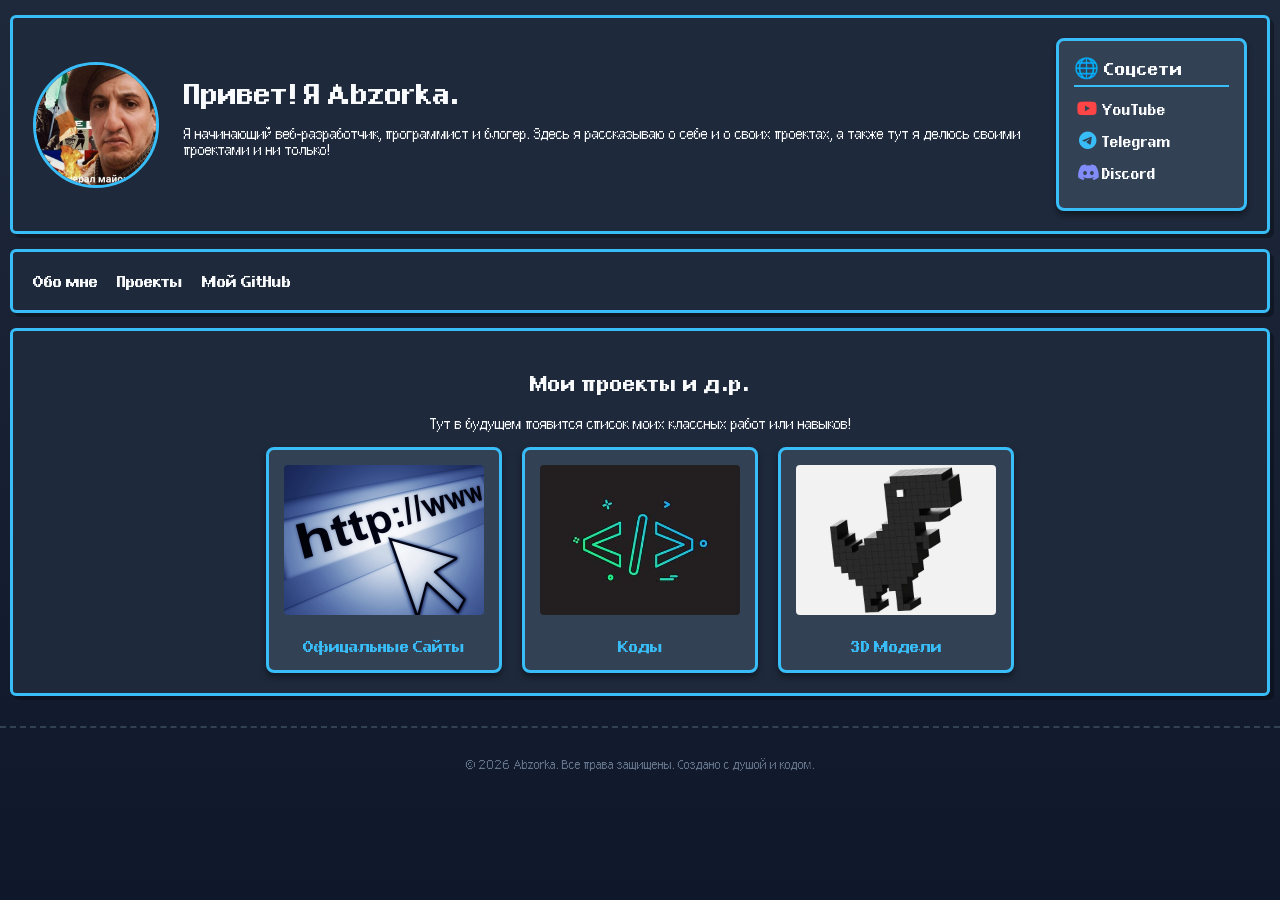
==== index.html @ 7a983104 "Add files via upload" ====
<!DOCTYPE html>
<html lang="ru">
<head>
  <meta charset="UTF-8">
  <meta name="google-site-verification" content="osB6-51xykX8p5pw3NpB4TJdDRH3TSYYNqtA21yycYI" />
  <meta name="viewport" content="width=device-width, initial-scale=1.0">
  <title>AbzoRka - Офицальный сайт</title>
  <link rel="stylesheet" href="style.css">
  <link rel="stylesheet" href="https://cdnjs.cloudflare.com/ajax/libs/font-awesome/6.5.1/css/all.min.css">
  <meta name="description" content="Личный сайт AbzoRka. Здесь вы найдете мои проекты, другие офицальные сайты, мои коды и 3D модели">
  <link rel="icon" type="image/png" href="favicon.png">
</head>
<body>

  <header id="about">
    <img src="avatar.jpg" alt="Аватарка" class="avatar">

    <div class="header-text">
      <h1>Привет! Я Abzorka.</h1>
      <p>Я начинающий веб-разработчик, программист и блогер. Здесь я рассказываю о себе и о своих проектах, а также тут я делюсь своими проектами и ни только!</p>
    </div>

    <div class="contacts-card">
      <h3 class="card-title">🌐 Соцсети</h3>
      <ul class="contacts-list">
        <li><a href="https://www.youtube.com/@abzorka_gellori" target="_blank"><i class="fa-brands fa-youtube icon-yt"></i> YouTube</a></li>
        <li><a href="https://t.me/Durka_AbzoRka_DC" target="_blank"><i class="fa-brands fa-telegram icon-tg"></i> Telegram</a></li>
        <li><a href="https://discord.gg/rHU9wzR6" target="_blank"><i class="fa-brands fa-discord icon-ds"></i> Discord</a></li>
      </ul>
    </div>
  </header>

  <nav>
    <a href="#about">Обо мне</a>
    <a href="#projects">Проекты</a>
    <a href="https://github.com/AbzoRka">Мой GitHub</a>
  </nav>

  <section id="projects">
    <h2 class="section-title">Мои проекты и д.р.</h2>
    <p class="section-subtitle">Тут в будущем появится список моих классных работ или навыков!</p>
    <div class="projects-grid">
      <div class="project-card">
        <img src="site.jpg" alt="Site">
        <a href="site.html" class="project-link">Офицальные Сайты</a>
      </div>

      <div class="project-card">
        <img src="code.jpg" alt="Коды">
        <a href="code.html" class="project-link">Коды</a>
      </div>

      <div class="project-card">
        <img src="3d.jpg" alt="3D">
        <a href="" class="project-link">3D Модели</a>
      </div>
      
    </div>
  </section>

    <!-- JS -->
   <script src="scriptIndex.js"></script>

   <footer>
    <p>© 2026 Abzorka. Все права защищены. Создано с душой и кодом.</p>
   </footer>
</body>
</html>
---- style.css ----
/* Пиксельный Текст */
@font-face {
    font-family: 'Epilepsy Sans';
    src: url('EpilepsySans.ttf');
    font-weight: normal;
    font-style: normal;
}

@font-face {
    font-family: 'Epilepsy Sans';
    src: url('EpilepsySansBold.ttf');
    font-weight: bold;
    font-style: normal;
}

html {
    scroll-behavior: smooth;
}

/* Приятный глубокий задний фон, не напрягающий глаза */
body {
    font-family: 'Epilepsy Sans', sans-serif;
    margin: 0;
    padding: 0;
    background: linear-gradient(180deg, #1e293b 0%, #0f172a 100%);
    background-attachment: fixed;
    color: #f8fafc;
}

/* Основные блоки теперь мягкого темно-серого цвета */
header, nav, section {
    padding: 20px;
    margin: 15px 10px;
    border-radius: 6px;
    background-color: #1e293b;
    border: 3px solid #38bdf8; /* Акцентная неоново-голубая рамка в пиксельном стиле */
    box-shadow: 4px 4px 0px rgba(0, 0, 0, 0.3);
}

nav a {
    margin-right: 15px;
    text-decoration: none;
    color: #f8fafc;
    font-weight: bold;
    font-size: 18px;
    position: relative;
    padding-bottom: 2px;
}

nav a::after {
    content: '';
    position: absolute;
    width: 100%;
    height: 3px;
    bottom: 0;
    left: 0;
    background-color: #38bdf8;
    transform: scaleX(0);
    transform-origin: bottom left;
    transition: transform 0.3s ease;
}

nav a:hover {
    color: #38bdf8;
}

nav a:hover::after {
    transform: scaleX(1);
}

/* СЕКЦИЯ ПРОЕКТОВ (Центрирование добавлено сюда) */
#projects {
    text-align: center;
}

.projects-grid {
    display: flex;
    gap: 20px;
    flex-wrap: wrap;
    justify-content: center; /* Карточки строго по центру */
}

.project-card {
    background-color: #334155;
    border: 3px solid #38bdf8;
    padding: 15px;
    text-align: center;
    width: 200px;
    border-radius: 8px;
    box-shadow: 0 4px 6px rgba(0, 0, 0, 0.4);
    transition: transform 0.3s ease, box-shadow 0.3s ease;
}

.project-card img {
    width: 100%;
    height: 150px;
    object-fit: cover;
    border-radius: 4px;
    margin-bottom: 10px;
}

.project-card:hover {
    transform: translateY(-5px);
    border-color: #7dd3fc;
    box-shadow: 0 0 15px rgba(56, 189, 248, 0.4); /* Подсветка при наведении */
}

.project-card:active {
    transform: translateY(2px);
}

.project-link {
    display: block;
    margin-top: 10px;
    font-weight: bold;
    font-size: 18px;
    text-decoration: none;
    color: #38bdf8;
    transition: color 0.3s ease;
}

.project-link:hover {
    color: #7dd3fc;
    text-decoration: underline;
}

/* Аватар */
header {
    display: flex;
    align-items: center;
    gap: 25px;
}

.avatar {
    display: block;
    height: 120px;
    object-fit: cover;
    border: 3px solid #38bdf8;
    border-radius: 50%;
    transition: transform 3s ease;
}

.avatar:hover {
    transform: rotate(360deg);
}

.header-text h1 {
    margin-top: 0;
    margin-bottom: 10px;
}

/* Бейджик с контактами */
.contacts-card {
    background-color: #334155;
    border: 3px solid #38bdf8;
    padding: 15px;
    width: 180px;
    border-radius: 8px;
    box-shadow: 0 4px 6px rgba(0, 0, 0, 0.4);
}

.contacts-card h3 {
    margin-top: 0;
    margin-bottom: 10px;
    font-size: 20px;
    border-bottom: 2px solid #38bdf8;
    color: #f8fafc;
    padding-bottom: 5px;
}

.contacts-list {
    list-style: none;
    padding: 0;
    margin: 0;
}

.contacts-list li {
    margin-bottom: 8px;
}

.contacts-list a {
    display: flex;
    align-items: center;
    justify-content: flex-start;
    text-decoration: none;
    color: #f8fafc;
    font-weight: bold;
    font-size: 16px;
    padding: 3px;
    transition: color 0.3s ease, background-color 0.3s ease, transform 0.2s ease;
    border-radius: 4px;
}

.contacts-list a:hover {
    color: #38bdf8;
    background-color: #475569;
    transform: translateX(5px);
}

.contacts-list i {
    margin-right: 5px;
    font-size: 18px;
    width: 20px;
    text-align: center;
}

/* Цвет иконок */
.icon-yt { color: #ff4545; } /* Ютуб */
.icon-tg { color: #38bdf8; } /* Телеграмм */
.icon-ds { color: #818cf8; } /* Дискорд*/

header, section {
        scroll-margin-top: 20px; /* Делает аккуратный отступ сверху при переходе по ссылкам меню */
}

footer {
    text-align: center;
    padding: 15px;
    margin-top: 30px;
    font-size: 14px;
    color: #64748b;
    border-top: 2px dashed #334155; /* Пунктирная линия */
}

.card-title {
    display: flex;
    align-items: center;
    gap: 8px;
    color: #fff;
}

/* плавное появление */

@keyframes slideDown {
  0% {
    opacity: 0;
    transform: translateY(-40px);
  }
  100% {
    opacity: 1;
    transform: translateY(0);
  }
}

body {
  animation: slideDown 0.8s ease-out forwards;
}
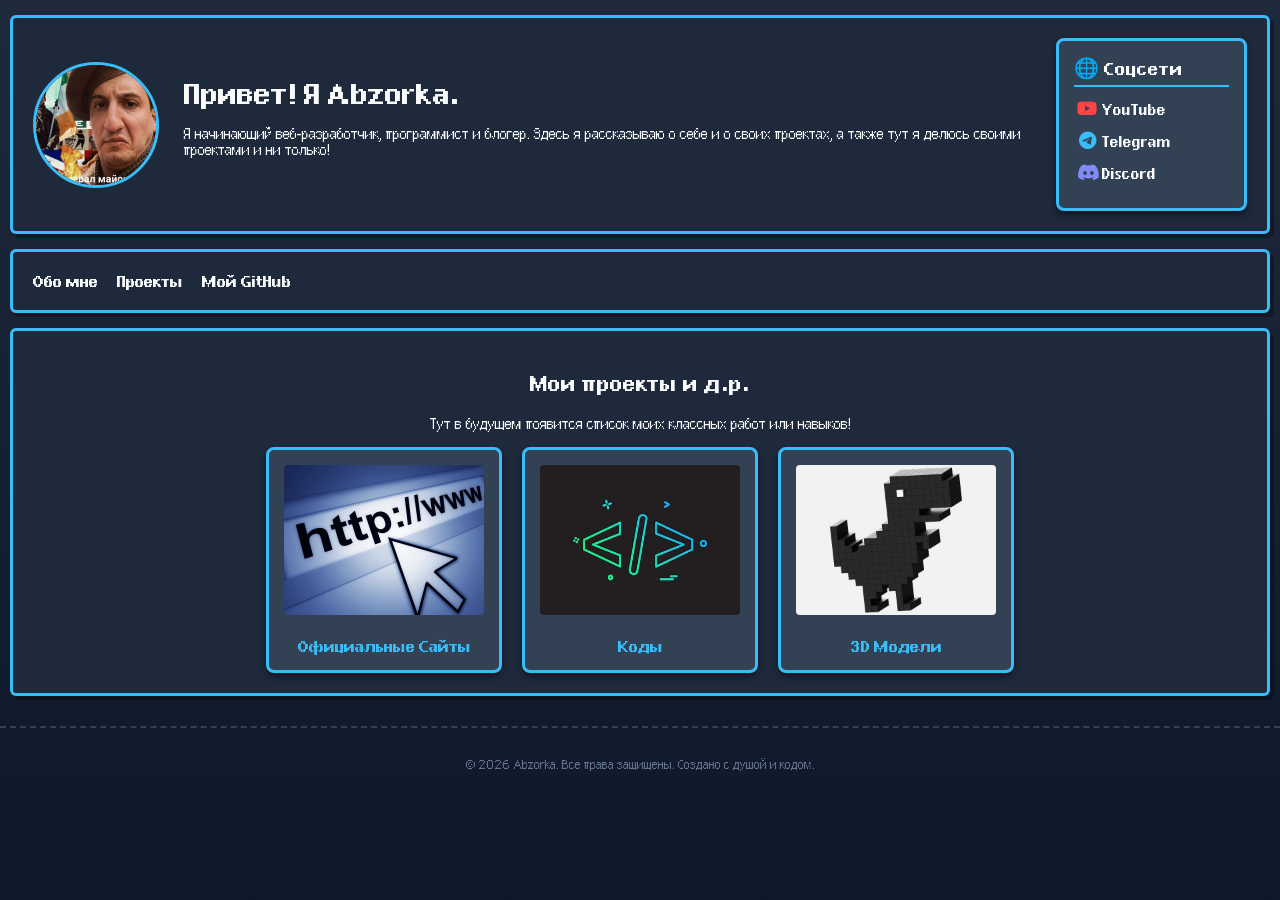
==== commit 45c4dc78: "Add files via upload" ====
--- a/index.html
+++ b/index.html
@@ -4,10 +4,10 @@
   <meta charset="UTF-8">
   <meta name="google-site-verification" content="osB6-51xykX8p5pw3NpB4TJdDRH3TSYYNqtA21yycYI" />
   <meta name="viewport" content="width=device-width, initial-scale=1.0">
-  <title>AbzoRka - Офицальный сайт</title>
+  <title>AbzoRka - Официальный сайт</title>
   <link rel="stylesheet" href="style.css">
   <link rel="stylesheet" href="https://cdnjs.cloudflare.com/ajax/libs/font-awesome/6.5.1/css/all.min.css">
-  <meta name="description" content="Личный сайт AbzoRka. Здесь вы найдете мои проекты, другие офицальные сайты, мои коды и 3D модели">
+  <meta name="description" content="Личный сайт AbzoRka. Здесь вы найдете мои проекты, другие официальные сайты, мои коды и 3D модели">
   <link rel="icon" type="image/png" href="favicon.png">
 </head>
 <body>
@@ -42,7 +42,7 @@
     <div class="projects-grid">
       <div class="project-card">
         <img src="site.jpg" alt="Site">
-        <a href="site.html" class="project-link">Офицальные Сайты</a>
+        <a href="site.html" class="project-link">Официальные Сайты</a>
       </div>
 
       <div class="project-card">
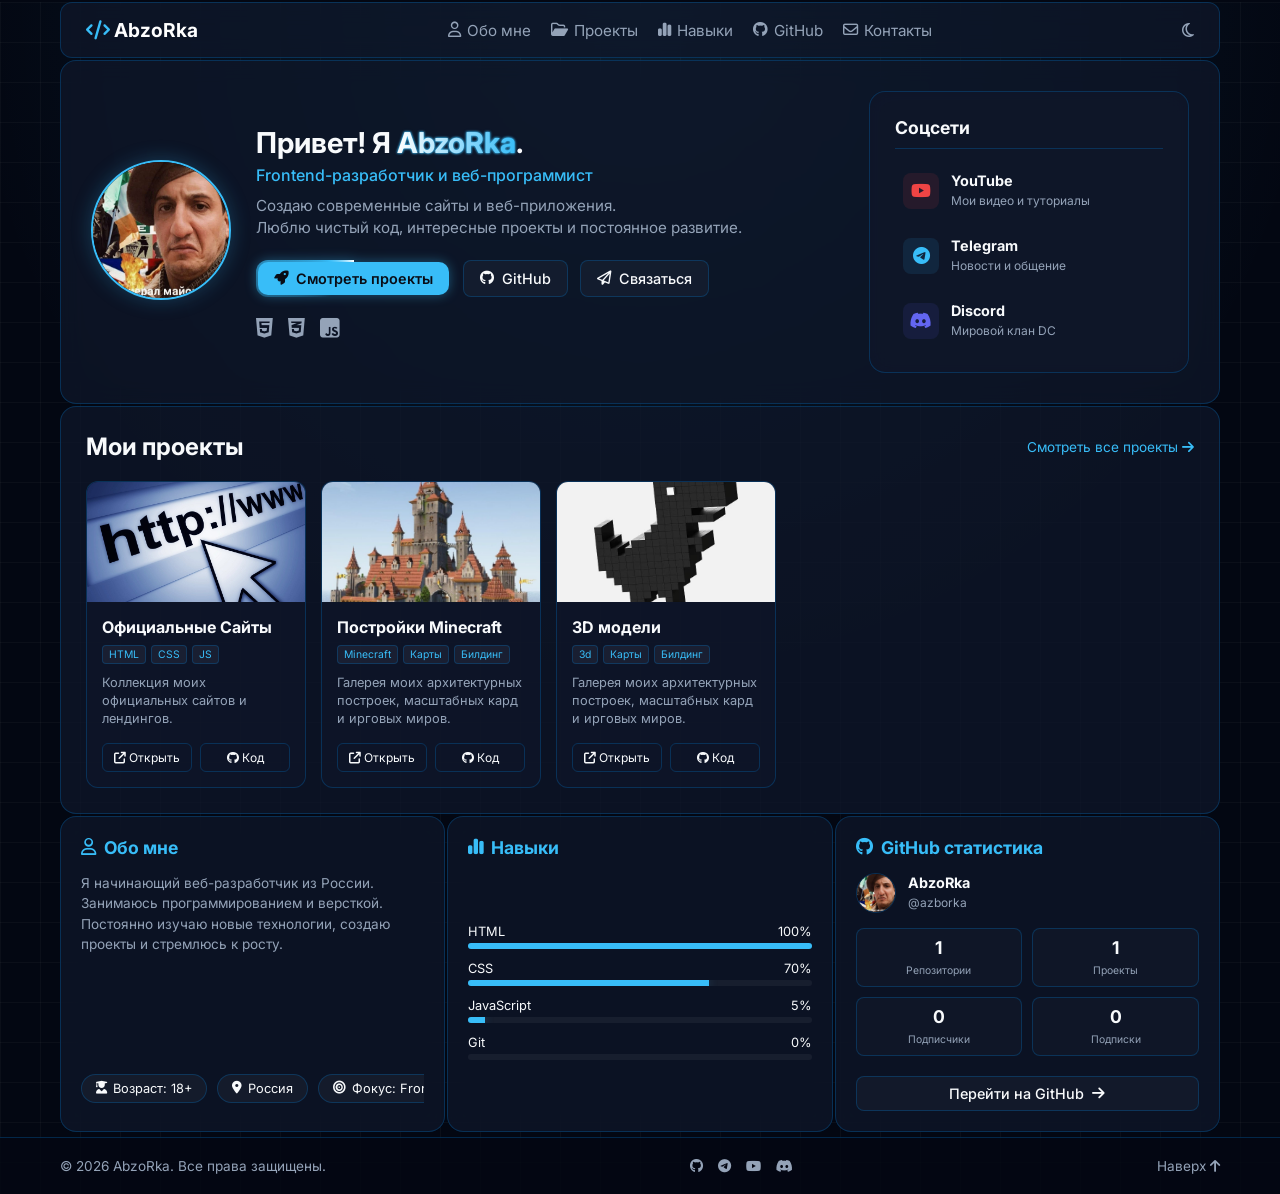
==== commit 56ed31c4: "Add files via upload" ====
--- a/index.html
+++ b/index.html
@@ -1,68 +1,257 @@
-<!DOCTYPE html>
-<html lang="ru">
-<head>
-  <meta charset="UTF-8">
-  <meta name="google-site-verification" content="osB6-51xykX8p5pw3NpB4TJdDRH3TSYYNqtA21yycYI" />
-  <meta name="viewport" content="width=device-width, initial-scale=1.0">
-  <title>AbzoRka - Официальный сайт</title>
-  <link rel="stylesheet" href="style.css">
-  <link rel="stylesheet" href="https://cdnjs.cloudflare.com/ajax/libs/font-awesome/6.5.1/css/all.min.css">
-  <meta name="description" content="Личный сайт AbzoRka. Здесь вы найдете мои проекты, другие официальные сайты, мои коды и 3D модели">
-  <link rel="icon" type="image/png" href="favicon.png">
-</head>
-<body>
-
-  <header id="about">
-    <img src="avatar.jpg" alt="Аватарка" class="avatar">
-
-    <div class="header-text">
-      <h1>Привет! Я Abzorka.</h1>
-      <p>Я начинающий веб-разработчик, программист и блогер. Здесь я рассказываю о себе и о своих проектах, а также тут я делюсь своими проектами и ни только!</p>
-    </div>
-
-    <div class="contacts-card">
-      <h3 class="card-title">🌐 Соцсети</h3>
-      <ul class="contacts-list">
-        <li><a href="https://www.youtube.com/@abzorka_gellori" target="_blank"><i class="fa-brands fa-youtube icon-yt"></i> YouTube</a></li>
-        <li><a href="https://t.me/Durka_AbzoRka_DC" target="_blank"><i class="fa-brands fa-telegram icon-tg"></i> Telegram</a></li>
-        <li><a href="https://discord.gg/rHU9wzR6" target="_blank"><i class="fa-brands fa-discord icon-ds"></i> Discord</a></li>
-      </ul>
-    </div>
-  </header>
-
-  <nav>
-    <a href="#about">Обо мне</a>
-    <a href="#projects">Проекты</a>
-    <a href="https://github.com/AbzoRka">Мой GitHub</a>
-  </nav>
-
-  <section id="projects">
-    <h2 class="section-title">Мои проекты и д.р.</h2>
-    <p class="section-subtitle">Тут в будущем появится список моих классных работ или навыков!</p>
-    <div class="projects-grid">
-      <div class="project-card">
-        <img src="site.jpg" alt="Site">
-        <a href="site.html" class="project-link">Официальные Сайты</a>
-      </div>
-
-      <div class="project-card">
-        <img src="code.jpg" alt="Коды">
-        <a href="code.html" class="project-link">Коды</a>
-      </div>
-
-      <div class="project-card">
-        <img src="3d.jpg" alt="3D">
-        <a href="" class="project-link">3D Модели</a>
-      </div>
-      
-    </div>
-  </section>
-
-    <!-- JS -->
-   <script src="scriptIndex.js"></script>
-
-   <footer>
-    <p>© 2026 Abzorka. Все права защищены. Создано с душой и кодом.</p>
-   </footer>
-</body>
-</html>
+<!DOCTYPE html>
+<html lang="ru">
+<head>
+  <meta charset="UTF-8">
+  <meta name="viewport" content="width=device-width, initial-scale=1.0">
+  <title>AbzoRka - Официальный сайт</title>
+  <link rel="stylesheet" href="style.css">
+  <!-- Иконки FontAwesome -->
+  <link rel="stylesheet" href="https://cdnjs.cloudflare.com/ajax/libs/font-awesome/6.5.1/css/all.min.css" />
+  <!-- Шрифт Inter для чистого вида -->
+  <link href="https://fonts.googleapis.com/css2?family=Inter:wght@300;400;500;600;700&display=swap" rel="stylesheet">
+  <!-- Иконка сайта -->
+  <link rel="icon" type="image/png" href="favicon.png">
+</head>
+<body>
+
+  <!-- Навигация -->
+  <nav class="navbar">
+    <div class="logo">
+      <i class="fa-solid fa-code"></i> AbzoRka
+    </div>
+    <div class="nav-links">
+      <a href="#about"><i class="fa-regular fa-user"></i> Обо мне</a>
+      <a href="#projects"><i class="fa-regular fa-folder-open"></i> Проекты</a>
+      <a href="#skills"><i class="fa-solid fa-chart-simple"></i> Навыки</a>
+      <a href="https://github.com/AbzoRka" target="_blank"><i class="fa-brands fa-github"></i> GitHub</a>
+      <a href="#contacts"><i class="fa-regular fa-envelope"></i> Контакты</a>
+    </div>
+    <div class="theme-toggle">
+      <i class="fa-regular fa-moon not-ready"></i>
+    </div>
+  </nav>
+
+  <div class="main-container">
+
+    <!-- Шапка / Hero -->
+    <header class="hero-section">
+      <div class="hero-main">
+        <div class="avatar-wrapper">
+          <img src="avatar.jpg" alt="AbzoRka Avatar" class="avatar">
+        </div>
+        <div class="hero-info">
+          <h1>Привет! Я <span class="shimmer-text">AbzoRka</span>.</h1>
+          <p class="subtitle">Frontend-разработчик и веб-программист</p>
+          <p class="description">
+            Создаю современные сайты и веб-приложения.<br>
+            Люблю чистый код, интересные проекты и постоянное развитие.
+          </p>
+          
+          <div class="hero-buttons">
+          <div class="btn-neon-wrapper">
+              <a href="#projects" class="btn btn-primary"><i class="fa-solid fa-rocket"></i> Смотреть проекты</a>
+          </div>
+            <a href="https://github.com/AbzoRka" target="_blank" class="btn btn-outline"><i class="fa-brands fa-github"></i> GitHub</a>
+            <a href="https://t.me/abzorka" class="btn btn-outline"><i class="fa-regular fa-paper-plane"></i> Связаться</a>
+          </div>
+
+          <!-- Стек технологий -->
+          <div class="tech-stack">
+            <i class="fa-brands fa-html5" title="HTML5"></i>
+            <i class="fa-brands fa-css3-alt" title="CSS3"></i>
+            <i class="fa-brands fa-square-js" title="JavaScript"></i>
+          </div>
+        </div>
+        
+      <!-- Соцсети справа -->
+      <div class="socials-card">
+        <h3>Соцсети</h3>
+        <ul class="socials-list">
+          <li>
+            <a href="https://www.youtube.com/@abzorka_gellori" target="_blank">
+              <div class="icon-box yt"><i class="fa-brands fa-youtube"></i></div>
+              <div class="social-text">
+                <strong>YouTube</strong>
+                <span>Мои видео и туториалы</span>
+              </div>
+            </a>
+          </li>
+          <li>
+            <a href="https://t.me/Durka_AbzoRka_DC" target="_blank">
+              <div class="icon-box tg"><i class="fa-brands fa-telegram"></i></div>
+              <div class="social-text">
+                <strong>Telegram</strong>
+                <span>Новости и общение</span>
+              </div>
+            </a>
+          </li>
+          <li>
+            <a href="https://discord.gg/rHU9wzR6" target="_blank">
+              <div class="icon-box ds"><i class="fa-brands fa-discord"></i></div>
+              <div class="social-text">
+                <strong>Discord</strong>
+                <span>Мировой клан DC</span>
+              </div>
+            </a>
+          </li>
+        </ul>
+      </div>
+      </div>
+    </header>
+
+    <!-- Секция проектов -->
+    <section id="projects" class="projects-section">
+      <div class="section-header">
+        <h2><i class="fa-desktop-screen"></i> Мои проекты</h2>
+        <a href="#" class="view-all">Смотреть все проекты <i class="fa-solid fa-arrow-right"></i></a>
+      </div>
+
+      <div class="projects-grid">
+        <!-- Карточка 1 -->
+        <div class="project-card">
+          <div class="card-image">
+            <img src="site.jpg" alt="Официальные Сайты">
+          </div>
+          <div class="card-content">
+            <h3>Официальные Сайты</h3>
+            <div class="tags">
+              <span>HTML</span><span>CSS</span><span>JS</span>
+            </div>
+            <p>Коллекция моих официальных сайтов и лендингов.</p>
+            <div class="card-buttons">
+              <a href="site.html" class="btn-card"><i class="fa-solid fa-arrow-up-right-from-square"></i> Открыть</a>
+              <a href="#" class="btn-card not-ready"><i class="fa-brands fa-github"></i> Код</a>
+            </div>
+          </div>
+        </div>
+
+      <div class="projects-grid">
+        <!-- Карточка 2 -->
+        <div class="project-card">
+          <div class="card-image">
+            <img src="minecraft.jpg" alt="Minecraft">
+            <i class="fa-solid fa-map fa-1x"></i>
+          </div>
+          <div class="card-content">
+            <h3>Постройки Minecraft</h3>
+            <div class="tags">
+              <span>Minecraft</span><span>Карты</span><span>Билдинг</span>
+            </div>
+            <p>Галерея моих архитектурных построек, масштабных кард и ирговых миров.</p>
+            <div class="card-buttons">
+              <a href="minecraft.html" class="btn-card not-ready"><i class="fa-solid fa-arrow-up-right-from-square"></i> Открыть</a>
+              <a href="#" class="btn-card not-ready"><i class="fa-brands fa-github"></i> Код</a>
+            </div>
+          </div>
+        </div>
+
+        <div class="projects-grid">
+        <!-- Карточка 3 -->
+        <div class="project-card">
+          <div class="card-image">
+            <img src="3d.jpg" alt="3d">
+            <i class="fa-solid fa-cubes fa-1x"></i>
+          </div>
+          <div class="card-content">
+            <h3>3D модели</h3>
+            <div class="tags">
+              <span>3d</span><span>Карты</span><span>Билдинг</span>
+            </div>
+            <p>Галерея моих архитектурных построек, масштабных кард и ирговых миров.</p>
+            <div class="card-buttons">
+              <a href="minecraft.html" class="btn-card not-ready"><i class="fa-solid fa-arrow-up-right-from-square"></i> Открыть</a>
+              <a href="#" class="btn-card not-ready"><i class="fa-brands fa-github"></i> Код</a>
+            </div>
+          </div>
+        </div>
+    </section>
+
+    <!-- Нижний блок из трех колонок -->
+    <div class="bottom-grid">
+      <!-- Обо мне -->
+      <section id="about" class="info-card">
+        <h3><i class="fa-regular fa-user"></i> Обо мне</h3>
+        <p>Я начинающий веб-разработчик из России. Занимаюсь программированием и версткой. Постоянно изучаю новые технологии, создаю проекты и стремлюсь к росту.</p>
+
+        <!-- Контейнер с бейджами -->
+        <div class="badge-group">
+          <span class="badge"><i class="fa-solid fa-user-graduate"></i> Возраст: 18+</span>
+          <span class="badge"><i class="fa-solid fa-location-dot"></i> Россия</span>
+          <span class="badge"><i class="fa-solid fa-bullseye"></i> Фокус: Frontend</span>
+        </div>
+      </section>
+
+      <!-- Навыки -->
+      <section id="skills" class="info-card">
+        <h3><i class="fa-solid fa-chart-simple"></i> Навыки</h3>
+        <div class="skills-list">
+          <div class="skill-item">
+            <div class="skill-info"><span>HTML</span><span>100%</span></div>
+            <div class="progress-bar"><div class="progress" style="width: 100%;"></div></div>
+          </div>
+          <div class="skill-item">
+            <div class="skill-info"><span>CSS</span><span>70%</span></div>
+            <div class="progress-bar"><div class="progress" style="width: 70%;"></div></div>
+          </div>
+          <div class="skill-item">
+            <div class="skill-info"><span>JavaScript</span><span>5%</span></div>
+            <div class="progress-bar"><div class="progress" style="width: 5%;"></div></div>
+          </div>
+          <div class="skill-item">
+            <div class="skill-info"><span>Git</span><span>0%</span></div>
+            <div class="progress-bar"><div class="progress" style="width: 0%;"></div></div>
+          </div>
+        </div>
+      </section>
+
+      <!-- GitHub Статистика -->
+      <section class="info-card github-card">
+        <h3><i class="fa-brands fa-github"></i> GitHub статистика</h3>
+        <div class="gh-profile">
+          <img src="avatar.jpg" alt="AbzoRka">
+          <div>
+            <h4>AbzoRka</h4>
+            <span>@azborka</span>
+          </div>
+        </div>
+        <div class="gh-stats">
+          <div class="stat"><span class="num">1</span><span class="label">Репозитории</span></div>
+          <div class="stat"><span class="num">1</span><span class="label">Проекты</span></div>
+          <div class="stat"><span class="num">0</span><span class="label">Подписчики</span></div>
+          <div class="stat"><span class="num">0</span><span class="label">Подписки</span></div>
+        </div>
+        <a href="https://github.com/AbzoRka" target="_blank" class="btn btn-outline full-width">Перейти на GitHub <i class="fa-solid fa-arrow-right"></i></a>
+      </section>
+    </div>
+
+  </div>
+
+  <!-- Футер -->
+  <footer id="contacts">
+    <div class="footer-content">
+      <p>© 2026 AbzoRka. Все права защищены.</p>
+      <div class="footer-socials">
+        <a href="https://github.com/AbzoRka"><i class="fa-brands fa-github"></i></a>
+        <a href="https://t.me/Durka_AbzoRka_DC"><i class="fa-brands fa-telegram"></i></a>
+        <a href="https://www.youtube.com/@abzorka_gellori"><i class="fa-brands fa-youtube"></i></a>
+        <a href="https://discord.gg/rHU9wzR6"><i class="fa-brands fa-discord"></i></a>
+      </div>
+      <a href="#" class="back-to-top">Наверх <i class="fa-solid fa-arrow-up"></i></a>
+    </div>
+  </footer>
+
+  <!-- Модальное окно -->
+  <div id="modal-overlay" class="modal-overlay">
+    <div class="modal-card">
+      <div class="modal-icon">⚠️</div>
+      <h3>Проект в разбработке</h3>
+      <p>Эта страница или ссылка пока не готова. Вернись чуть позже!</p>
+      <button id="close-modal-btn">Понял</button>
+    </div>
+  </div>
+
+  <!-- JS -->
+  <script src="script.js"></script>
+
+</body>
+</html>
--- a/style.css
+++ b/style.css
@@ -1,247 +1,818 @@
-/* Пиксельный Текст */
-@font-face {
-    font-family: 'Epilepsy Sans';
-    src: url('EpilepsySans.ttf');
-    font-weight: normal;
-    font-style: normal;
-}
-
-@font-face {
-    font-family: 'Epilepsy Sans';
-    src: url('EpilepsySansBold.ttf');
-    font-weight: bold;
-    font-style: normal;
-}
-
-html {
-    scroll-behavior: smooth;
-}
-
-/* Приятный глубокий задний фон, не напрягающий глаза */
-body {
-    font-family: 'Epilepsy Sans', sans-serif;
-    margin: 0;
-    padding: 0;
-    background: linear-gradient(180deg, #1e293b 0%, #0f172a 100%);
-    background-attachment: fixed;
-    color: #f8fafc;
-}
-
-/* Основные блоки теперь мягкого темно-серого цвета */
-header, nav, section {
-    padding: 20px;
-    margin: 15px 10px;
-    border-radius: 6px;
-    background-color: #1e293b;
-    border: 3px solid #38bdf8; /* Акцентная неоново-голубая рамка в пиксельном стиле */
-    box-shadow: 4px 4px 0px rgba(0, 0, 0, 0.3);
-}
-
-nav a {
-    margin-right: 15px;
-    text-decoration: none;
-    color: #f8fafc;
-    font-weight: bold;
-    font-size: 18px;
-    position: relative;
-    padding-bottom: 2px;
-}
-
-nav a::after {
-    content: '';
-    position: absolute;
-    width: 100%;
-    height: 3px;
-    bottom: 0;
-    left: 0;
-    background-color: #38bdf8;
-    transform: scaleX(0);
-    transform-origin: bottom left;
-    transition: transform 0.3s ease;
-}
-
-nav a:hover {
-    color: #38bdf8;
-}
-
-nav a:hover::after {
-    transform: scaleX(1);
-}
-
-/* СЕКЦИЯ ПРОЕКТОВ (Центрирование добавлено сюда) */
-#projects {
-    text-align: center;
-}
-
-.projects-grid {
-    display: flex;
-    gap: 20px;
-    flex-wrap: wrap;
-    justify-content: center; /* Карточки строго по центру */
-}
-
-.project-card {
-    background-color: #334155;
-    border: 3px solid #38bdf8;
-    padding: 15px;
-    text-align: center;
-    width: 200px;
-    border-radius: 8px;
-    box-shadow: 0 4px 6px rgba(0, 0, 0, 0.4);
-    transition: transform 0.3s ease, box-shadow 0.3s ease;
-}
-
-.project-card img {
-    width: 100%;
-    height: 150px;
-    object-fit: cover;
-    border-radius: 4px;
-    margin-bottom: 10px;
-}
-
-.project-card:hover {
-    transform: translateY(-5px);
-    border-color: #7dd3fc;
-    box-shadow: 0 0 15px rgba(56, 189, 248, 0.4); /* Подсветка при наведении */
-}
-
-.project-card:active {
-    transform: translateY(2px);
-}
-
-.project-link {
-    display: block;
-    margin-top: 10px;
-    font-weight: bold;
-    font-size: 18px;
-    text-decoration: none;
-    color: #38bdf8;
-    transition: color 0.3s ease;
-}
-
-.project-link:hover {
-    color: #7dd3fc;
-    text-decoration: underline;
-}
-
-/* Аватар */
-header {
-    display: flex;
-    align-items: center;
-    gap: 25px;
-}
-
-.avatar {
-    display: block;
-    height: 120px;
-    object-fit: cover;
-    border: 3px solid #38bdf8;
-    border-radius: 50%;
-    transition: transform 3s ease;
-}
-
-.avatar:hover {
-    transform: rotate(360deg);
-}
-
-.header-text h1 {
-    margin-top: 0;
-    margin-bottom: 10px;
-}
-
-/* Бейджик с контактами */
-.contacts-card {
-    background-color: #334155;
-    border: 3px solid #38bdf8;
-    padding: 15px;
-    width: 180px;
-    border-radius: 8px;
-    box-shadow: 0 4px 6px rgba(0, 0, 0, 0.4);
-}
-
-.contacts-card h3 {
-    margin-top: 0;
-    margin-bottom: 10px;
-    font-size: 20px;
-    border-bottom: 2px solid #38bdf8;
-    color: #f8fafc;
-    padding-bottom: 5px;
-}
-
-.contacts-list {
-    list-style: none;
-    padding: 0;
-    margin: 0;
-}
-
-.contacts-list li {
-    margin-bottom: 8px;
-}
-
-.contacts-list a {
-    display: flex;
-    align-items: center;
-    justify-content: flex-start;
-    text-decoration: none;
-    color: #f8fafc;
-    font-weight: bold;
-    font-size: 16px;
-    padding: 3px;
-    transition: color 0.3s ease, background-color 0.3s ease, transform 0.2s ease;
-    border-radius: 4px;
-}
-
-.contacts-list a:hover {
-    color: #38bdf8;
-    background-color: #475569;
-    transform: translateX(5px);
-}
-
-.contacts-list i {
-    margin-right: 5px;
-    font-size: 18px;
-    width: 20px;
-    text-align: center;
-}
-
-/* Цвет иконок */
-.icon-yt { color: #ff4545; } /* Ютуб */
-.icon-tg { color: #38bdf8; } /* Телеграмм */
-.icon-ds { color: #818cf8; } /* Дискорд*/
-
-header, section {
-        scroll-margin-top: 20px; /* Делает аккуратный отступ сверху при переходе по ссылкам меню */
-}
-
-footer {
-    text-align: center;
-    padding: 15px;
-    margin-top: 30px;
-    font-size: 14px;
-    color: #64748b;
-    border-top: 2px dashed #334155; /* Пунктирная линия */
-}
-
-.card-title {
-    display: flex;
-    align-items: center;
-    gap: 8px;
-    color: #fff;
-}
-
-/* плавное появление */
-
-@keyframes slideDown {
-  0% {
-    opacity: 0;
-    transform: translateY(-40px);
-  }
-  100% {
-    opacity: 1;
-    transform: translateY(0);
-  }
-}
-
-body {
-  animation: slideDown 0.8s ease-out forwards;
-}+:root {
+  --bg-color: #030712;
+  --card-bg: rgba(15, 23, 42, 0.75);
+  --card-border: #0076ca4c;
+  --accent-color: #38bdf8;
+  --accent-glow: rgba(56, 189, 248, 0.25);
+  --text-main: #f8fafc;
+  --text-muted: #94a3b8;
+  --gradient-btn: linear-gradient(135deg, #0284c7 0%, #0369a1 100%);
+}
+
+* {
+  box-sizing: border-box;
+  margin: 0;
+  padding: 0;
+}
+
+html {
+  scroll-behavior: smooth;
+  font-family: 'Inter', sans-serif;
+  background-color: var(--bg-color);
+  color: var(--text-main);
+}
+
+/* Сетка на заднем фоне */
+body {
+  background-image: 
+    radial-gradient(circle at 50% 0%, rgba(56, 189, 248, 0.12) 0%, transparent 50%),
+    linear-gradient(to right, rgba(255, 255, 255, 0.03) 1px, transparent 1px),
+    linear-gradient(to bottom, rgba(255, 255, 255, 0.03) 1px, transparent 1px);
+  background-size: 100% 100%, 40px 40px, 40px 40px;
+  min-height: 100vh;
+}
+
+.main-container {
+  max-width: 1200px;
+  margin: 0 auto;
+  padding: 0 20px;
+}
+
+/* --- НАВИГАЦИЯ --- */
+.navbar {
+  display: flex;
+  justify-content: space-between;
+  align-items: center;
+  padding: 15px 25px;
+  margin: 2px auto;
+  max-width: 1160px;
+  background: var(--card-bg);
+  border: 1px solid var(--card-border);
+  backdrop-filter: blur(12px);
+  border-radius: 12px;
+}
+
+.navbar .logo {
+  font-weight: 700;
+  font-size: 1.2rem;
+  color: #fff;
+}
+
+.navbar .logo i {
+  color: var(--accent-color);
+}
+
+.nav-links {
+  display: flex;
+  gap: 20px;
+}
+
+.nav-links a {
+  color: var(--text-muted);
+  text-decoration: none;
+  font-size: 0.95rem;
+  transition: 0.3s;
+  display: flex;
+  align-items: center;
+  gap: 6px;
+}
+
+.nav-links a:hover {
+  color: var(--accent-color);
+}
+
+.theme-toggle {
+  color: var(--text-muted);
+  cursor: pointer;
+}
+
+/* --- HERO SECTION --- */
+.hero-section {
+  display: grid;
+  grid-template-columns: 2fr;
+  gap: 20px;
+  margin-bottom: 2px;
+}
+
+.hero-main {
+  background: var(--card-bg);
+  border: 1px solid var(--card-border);
+  border-radius: 16px;
+  padding: 30px;
+  display: flex;
+  gap: 25px;
+  align-items: center;
+  backdrop-filter: blur(12px);
+}
+
+.avatar-wrapper {
+  position: relative;
+  flex-shrink: 0;
+}
+
+.avatar {
+  width: 140px;
+  height: 140px;
+  border-radius: 50%;
+  object-fit: cover;
+  border: 2px solid var(--accent-color);
+  box-shadow: 0 0 20px var(--accent-glow);
+}
+
+.hero-info h1 {
+  font-size: 1.8rem;
+  margin-bottom: 5px;
+}
+
+.shimmer-text {
+  display: inline-block;
+
+  background: linear-gradient(90deg, #ffffff 0%, #38bdf8 50%, #ffffff 100%);
+  background-size: 200% auto;
+
+  -webkit-background-clip: text;
+  -webkit-text-fill-color: transparent;
+  background-clip: text;
+  color: transparent;
+
+  animation: shine 3s linear infinite;
+
+  filter: drop-shadow(0 0 1px #38bdf8)
+          drop-shadow(0 0 1px rgba(56, 189, 248, 0.6));
+
+  @keyframes shine {
+    0% {
+      background-position: 0% center;
+    }
+    100% {
+      background-position: 200% center;
+    }
+  }
+}
+
+.subtitle {
+  color: var(--accent-color);
+  font-weight: 500;
+  margin-bottom: 10px;
+}
+
+.description {
+  color: var(--text-muted);
+  font-size: 0.95rem;
+  line-height: 1.5;
+  margin-bottom: 20px;
+}
+
+.hero-buttons {
+  display: flex;
+  gap: 12px;
+  margin-bottom: 20px;
+  flex-wrap: wrap;
+}
+
+/* Кнопки */
+.btn {
+  padding: 8px 16px;
+  border-radius: 8px;
+  text-decoration: none;
+  font-size: 0.9rem;
+  font-weight: 500;
+  display: inline-flex;
+  align-items: center;
+  gap: 8px;
+  transition: 0.3s;
+}
+
+.btn-primary {
+  background: var(--accent-color);
+  color: #090d16;
+  font-weight: 600;
+}
+
+.btn-primary:hover {
+  box-shadow: 0 0 15px var(--accent-glow);
+  transform: translateY(-2px);
+}
+
+.btn-outline {
+  border: 1px solid var(--card-border);
+  background: rgba(255, 255, 255, 0.03);
+  color: var(--text-main);
+}
+
+.btn-outline:hover {
+  border-color: var(--accent-color);
+  color: var(--accent-color);
+}
+
+.tech-stack {
+  display: flex;
+  gap: 15px;
+  font-size: 1.4rem;
+  color: var(--text-muted);
+}
+
+.tech-stack i:hover {
+  color: var(--accent-color);
+}
+
+/* Карточка соцсетей */
+.socials-card {
+  background: var(--card-bg);
+  border: 1px solid var(--card-border);
+  border-radius: 16px;
+  padding: 25px;
+  backdrop-filter: blur(12px);
+  margin-left: auto;
+  width: 320px;
+  flex-shrink: 0;
+}
+
+.socials-card h3 {
+  font-size: 1.1rem;
+  margin-bottom: 15px;
+  border-bottom: 1px solid var(--card-border);
+  padding-bottom: 10px;
+}
+
+.socials-list {
+  list-style: none;
+  display: flex;
+  flex-direction: column;
+  gap: 12px;
+}
+
+.socials-list a {
+  display: flex;
+  align-items: center;
+  gap: 12px;
+  text-decoration: none;
+  color: var(--text-main);
+  padding: 8px;
+  border-radius: 8px;
+  transition: 0.3s;
+}
+
+.socials-list a:hover {
+  background: rgba(37, 129, 166, 0.05);
+}
+
+.icon-box {
+  width: 36px;
+  height: 36px;
+  border-radius: 8px;
+  display: flex;
+  align-items: center;
+  justify-content: center;
+  font-size: 1.1rem;
+}
+
+.yt { background: rgba(239, 68, 68, 0.1); color: #ef4444; }
+.tg { background: rgba(56, 189, 248, 0.1); color: #38bdf8; }
+.ds { background: rgba(99, 102, 241, 0.1); color: #6366f1; }
+
+.social-text strong {
+  display: block;
+  font-size: 0.9rem;
+}
+
+.social-text span {
+  font-size: 0.75rem;
+  color: var(--text-muted);
+}
+
+/* --- СЕКЦИЯ ПРОЕКТОВ --- */
+.projects-section {
+  background: var(--card-bg);
+  border: 1px solid var(--card-border);
+  border-radius: 16px;
+  padding: 25px;
+  margin-bottom: 2px;
+}
+
+.section-header {
+  display: flex;
+  justify-content: space-between;
+  align-items: center;
+  margin-bottom: 20px;
+}
+
+.view-all {
+  color: var(--accent-color);
+  text-decoration: none;
+  font-size: 0.85rem;
+}
+
+.projects-grid {
+  display: flex;
+  flex-wrap: wrap;
+  gap: 15px;
+  justify-content: flex-start;
+}
+
+.project-card {
+  background: rgba(15, 23, 42, 0.6);
+  border: 1px solid var(--card-border);
+  border-radius: 12px;
+  overflow: hidden;
+  transition: 0.3s;
+  display: flex;
+  flex-direction: column;
+  width: 220px;     /* Жесткая ширина карточки */
+  flex-shrink: 0;
+  flex-grow: 0;
+}
+
+.project-card:hover {
+  border-color: var(--accent-color);
+  box-shadow: 0 0 15px var(--accent-glow);
+  transform: translateY(-4px);
+}
+
+.card-image {
+  height: 120px;
+  width: 100%;
+  overflow: hidden;
+  background: #090d16;
+}
+
+.card-image img {
+  width: 100%;
+  height: 100%;
+  object-fit: cover;
+}
+
+.icon-placeholder {
+  display: flex;
+  align-items: center;
+  justify-content: center;
+  font-size: 2.5rem;
+  color: var(--accent-color);
+  background: radial-gradient(circle, rgba(56,189,248,0.1) 0%, rgba(15,23,42,1) 100%);
+}
+
+.card-content {
+  padding: 15px;
+  display: flex;
+  flex-direction: column;
+  flex-grow: 1;
+}
+
+.card-content h3 {
+  font-size: 1rem;
+  margin-bottom: 8px;
+}
+
+.tags {
+  display: flex;
+  gap: 5px;
+  margin-bottom: 10px;
+}
+
+.tags span {
+  font-size: 0.65rem;
+  background: rgba(255, 255, 255, 0.05);
+  border: 1px solid var(--card-border);
+  padding: 2px 6px;
+  border-radius: 4px;
+  color: var(--accent-color);
+}
+
+.card-content p {
+  font-size: 0.8rem;
+  color: var(--text-muted);
+  margin-bottom: 15px;
+  line-height: 1.4;
+  flex-grow: 1;
+}
+
+.card-buttons {
+  display: flex;
+  gap: 8px;
+}
+
+.btn-card {
+  flex: 1;
+  text-align: center;
+  padding: 6px;
+  border-radius: 6px;
+  border: 1px solid var(--card-border);
+  color: var(--text-main);
+  text-decoration: none;
+  font-size: 0.75rem;
+  transition: 0.3s;
+}
+
+.btn-card:hover {
+  background: var(--accent-color);
+  color: #000;
+}
+
+/* --- НИЖНЯЯ СЕТКА (ОБО МНЕ, НАВЫКИ, GITHUB) --- */
+.bottom-grid {
+  display: grid;
+  grid-template-columns: repeat(3, 1fr);
+  gap: 20px;
+  margin-bottom: 2px;
+  align-items: stretch; /* Все три карточки синхронно тянутся по высоте */
+}
+
+.info-card {
+  background: var(--card-bg);
+  border: 1px solid var(--card-border);
+  backdrop-filter: blur(12px);
+  border-radius: 16px;
+  padding: 20px;
+  display: flex;
+  flex-direction: column;
+  justify-content: space-between;
+  height: 100%;
+  box-sizing: border-box;
+  min-width: 0;
+}
+
+.info-card h3 {
+  font-size: 1.1rem;
+  margin-bottom: 15px;
+  display: flex;
+  align-items: center;
+  gap: 8px;
+  color: var(--accent-color);
+}
+
+.info-card p {
+  font-size: 0.85rem;
+  color: var(--text-muted);
+  line-height: 1.5;
+  margin-bottom: 15px;
+  flex-grow: 1; /* Заполняет пустое место над бейджами */
+}
+
+/* Бейджи с горизонтальным скроллом */
+.badge-group {
+  display: flex;
+  flex-direction: row;
+  gap: 10px;
+  overflow-x: auto;
+  white-space: nowrap;
+  padding-bottom: 8px;
+  margin-top: auto; /* Зафиксированы у низа */
+  scroll-behavior: smooth;
+  scrollbar-width: thin;
+  scrollbar-color: var(--accent-color) transparent;
+}
+
+.badge-group::-webkit-scrollbar {
+  height: 4px;
+}
+
+.badge-group::-webkit-scrollbar-track {
+  background: transparent;
+}
+
+.badge-group::-webkit-scrollbar-thumb {
+  background: var(--accent-color);
+  border-radius: 4px;
+}
+
+.badge {
+  display: inline-flex;
+  align-items: center;
+  gap: 6px;
+  font-size: 0.8rem;
+  background: rgba(255, 255, 255, 0.04);
+  padding: 6px 14px;
+  border-radius: 20px;
+  border: 1px solid var(--card-border);
+  color: var(--text-main);
+  flex-shrink: 0;
+  transition: 0.3s ease;
+}
+
+.badge:hover {
+  border-color: var(--accent-color);
+  box-shadow: 0 0 10px var(--accent-glow);
+}
+
+/* Скиллы */
+.skills-list {
+  display: flex;
+  flex-direction: column;
+  gap: 12px;
+  flex-grow: 1;
+  justify-content: center;
+}
+
+.skill-info {
+  display: flex;
+  justify-content: space-between;
+  font-size: 0.8rem;
+  margin-bottom: 4px;
+}
+
+.progress-bar {
+  height: 6px;
+  background: rgba(255, 255, 255, 0.05);
+  border-radius: 3px;
+  overflow: hidden;
+}
+
+.progress {
+  height: 100%;
+  background: var(--accent-color);
+  box-shadow: 0 0 10px var(--accent-glow);
+}
+
+/* GitHub карточка */
+.gh-profile {
+  display: flex;
+  align-items: center;
+  gap: 12px;
+  margin-bottom: 15px;
+}
+
+.gh-profile img {
+  width: 40px;
+  height: 40px;
+  border-radius: 50%;
+  border: 1px solid var(--card-border);
+}
+
+.gh-profile h4 { font-size: 0.9rem; }
+.gh-profile span { font-size: 0.75rem; color: var(--text-muted); }
+
+.gh-stats {
+  display: grid;
+  grid-template-columns: 1fr 1fr;
+  gap: 10px;
+  margin-bottom: 15px;
+}
+
+.stat {
+  background: rgba(255, 255, 255, 0.02);
+  border: 1px solid var(--card-border);
+  padding: 8px;
+  border-radius: 8px;
+  text-align: center;
+}
+
+.stat .num {
+  display: block;
+  font-weight: 700;
+  font-size: 1.1rem;
+}
+
+.stat .label {
+  font-size: 0.65rem;
+  color: var(--text-muted);
+}
+
+.full-width {
+  width: 100%;
+  justify-content: center;
+  margin-top: auto; /* Зафиксирована у низа */
+}
+
+/* --- ФУТЕР --- */
+footer {
+  border-top: 1px solid var(--card-border);
+  padding: 20px 0;
+  background: rgba(3, 7, 18, 0.8);
+}
+
+.footer-content {
+  max-width: 1200px;
+  margin: 0 auto;
+  padding: 0 20px;
+  display: flex;
+  justify-content: space-between;
+  align-items: center;
+  font-size: 0.85rem;
+  color: var(--text-muted);
+}
+
+.footer-socials {
+  display: flex;
+  gap: 15px;
+}
+
+.footer-socials a, .back-to-top {
+  color: var(--text-muted);
+  text-decoration: none;
+  transition: 0.3s;
+}
+
+.footer-socials a:hover, .back-to-top:hover {
+  color: var(--accent-color);
+}
+
+/* 1. Внешняя обертка: задаёт толщину змейки и лёгкий неон */
+.btn-neon-wrapper {
+  position: relative;
+  display: inline-block;
+  padding: 2px; /* Толщина бегущей рамки (можно сделать 1px, если тоньше) */
+  border-radius: 12px; /* Внешнее скругление */
+  overflow: hidden;
+  
+  /* Чуть-чуть неонового свечения (яркость снижена до 0.4) */
+  filter: drop-shadow(0 0 6px rgba(56, 189, 248, 0.4));
+}
+
+/* 2. Сама змейка (синий + белый цвета) */
+.btn-neon-wrapper::before {
+  content: '';
+  position: absolute;
+  top: -50%;
+  left: -50%;
+  width: 200%;
+  height: 200%;
+  background: conic-gradient(
+    from 0deg,
+    transparent 65%,
+    #38bdf8 85%,
+    #ffffff 100%
+  );
+  animation: rotate-snake 3s linear infinite;
+}
+
+/* 3. Твоя кнопка внутри обертки */
+.btn-neon-wrapper .btn-primary {
+  position: relative;
+  z-index: 1;
+  display: inline-flex;
+  border-radius: 10px; /* Внутреннее скругление (чуть меньше внешнего) */
+  margin: 0;
+}
+
+/* Анимация вращения */
+@keyframes rotate-snake {
+  0% {
+    transform: rotate(0deg);
+  }
+  100% {
+    transform: rotate(360deg);
+  }
+}
+
+/* АДАПТИВ ДЛЯ МОБИЛЬНЫХ УСТРОЙСТВ И ПЛАНШЕТОВ */
+@media (max-width: 768px) {
+  /* 1. Главная секция делится на колонку */
+  .hero-section {
+    display: flex;
+    flex-direction: column;
+    gap: 16px;
+  }
+
+  /* 2. Карточка с текстом: Аватар сверху -> Текст -> Кнопки снизу */
+  .hero-main {
+    flex-direction: column;
+    text-align: center;
+    padding: 20px 15px;
+    gap: 16px;
+  }
+
+  /* Центрируем и слегка уменьшаем аватарку для мобилок */
+  .avatar-wrapper {
+    margin: 0 auto;
+  }
+
+  .avatar {
+    width: 110px;
+    height: 110px;
+  }
+
+  /* Динамические размеры шрифта — никакой лепёшки */
+  .hero-info h1 {
+    font-size: clamp(1.4rem, 5vw, 1.8rem);
+  }
+
+  .subtitle {
+    font-size: clamp(0.9rem, 3.5vw, 1rem);
+  }
+
+  .description {
+    font-size: clamp(0.85rem, 3vw, 0.95rem);
+    margin-bottom: 15px;
+  }
+
+  /* Кнопки и иконки стека встают ровно по центру */
+  .hero-buttons {
+    justify-content: center;
+  }
+
+  .tech-stack {
+    justify-content: center;
+  }
+
+  /* 3. Блок Соцсетей: уходит под кнопки, аккуратно ужимается по ширине */
+  .socials-card {
+    width: 100%;
+    max-width: 360px; /* Чтобы карточка не растягивалась слишком сильно */
+    margin: 0 auto;
+    padding: 18px;
+  }
+
+  /* 4. Нижние карточки (Обо мне, Навыки, GitHub) перестраиваются в 1 столбец */
+  .bottom-grid {
+    grid-template-columns: 1fr;
+  }
+
+  /* 5. Навигационная таблица фильтров на странице сайтов */
+  .nav-table, 
+  .nav-table tr, 
+  .nav-table td {
+    display: block;
+    width: 100% !important;
+    box-sizing: border-box;
+  }
+  
+  .nav-table td {
+    margin-bottom: 10px;
+  }
+}
+
+/* Настройка отступов для трёх карточек */
+.bottom-grid {
+  gap: 2px; /* Расстояние между карточками (можно поставить 5px, если хочешь ещё ближе) */
+  margin-bottom: 5px; /* Отступ снизу под всем блоком */
+}
+
+.info-card {
+  margin-bottom: 5px; /* Отступ снизу у каждой карточки */
+}
+
+/* Модальное окно */
+/* Задний фон с размытием */
+.modal-overlay {
+  position: fixed;
+  top: 0;
+  left: 0;
+  width: 100%;
+  height: 100%;
+  background: rgba(0, 0, 0, 0.6); /* Полупрозрачный темный фон */
+  backdrop-filter: blur(8px);      /* Размытие заднего плана */
+  display: flex;
+  align-items: center;
+  justify-content: center;
+  opacity: 0;
+  pointer-events: none;
+  transition: opacity 0.3s ease;
+  z-index: 9999;
+}
+
+/* Показываем окно при добавлении класса active */
+.modal-overlay.active {
+  opacity: 1;
+  pointer-events: auto;
+}
+
+/* Карточка модального окна */
+.modal-card {
+  background: #0f172a;
+  border: 1px solid #00f0ff; 
+  border-radius: 16px;
+  padding: 28px;
+  max-width: 380px;
+  width: 90%;
+  text-align: center;
+  color: #fff;
+  box-shadow: 0 10px 30px rgba(0, 240, 255, 0.2);
+  transform: translateY(20px);
+  transition: transform 0.3s ease;
+}
+
+.modal-overlay.active .modal-card {
+  transform: translateY(0);
+}
+
+.modal-icon {
+  font-size: 32px;
+  margin-bottom: 10px;
+}
+
+.modal-card h3 {
+  margin: 0 0 10px 0;
+  color: #00f0ff;
+}
+
+.modal-card p {
+  color: #94a3b8;
+  font-size: 14px;
+  line-height: 1.5;
+  margin-bottom: 20px;
+}
+
+.modal-card button {
+  background: #00f0ff;
+  color: #0f172a;
+  border: none;
+  padding: 10px 24px;
+  border-radius: 8px;
+  font-weight: bold;
+  cursor: pointer;
+  transition: background 0.2s ease;
+}
+
+.modal-card button:hover {
+  background: #00c8d7;
+}
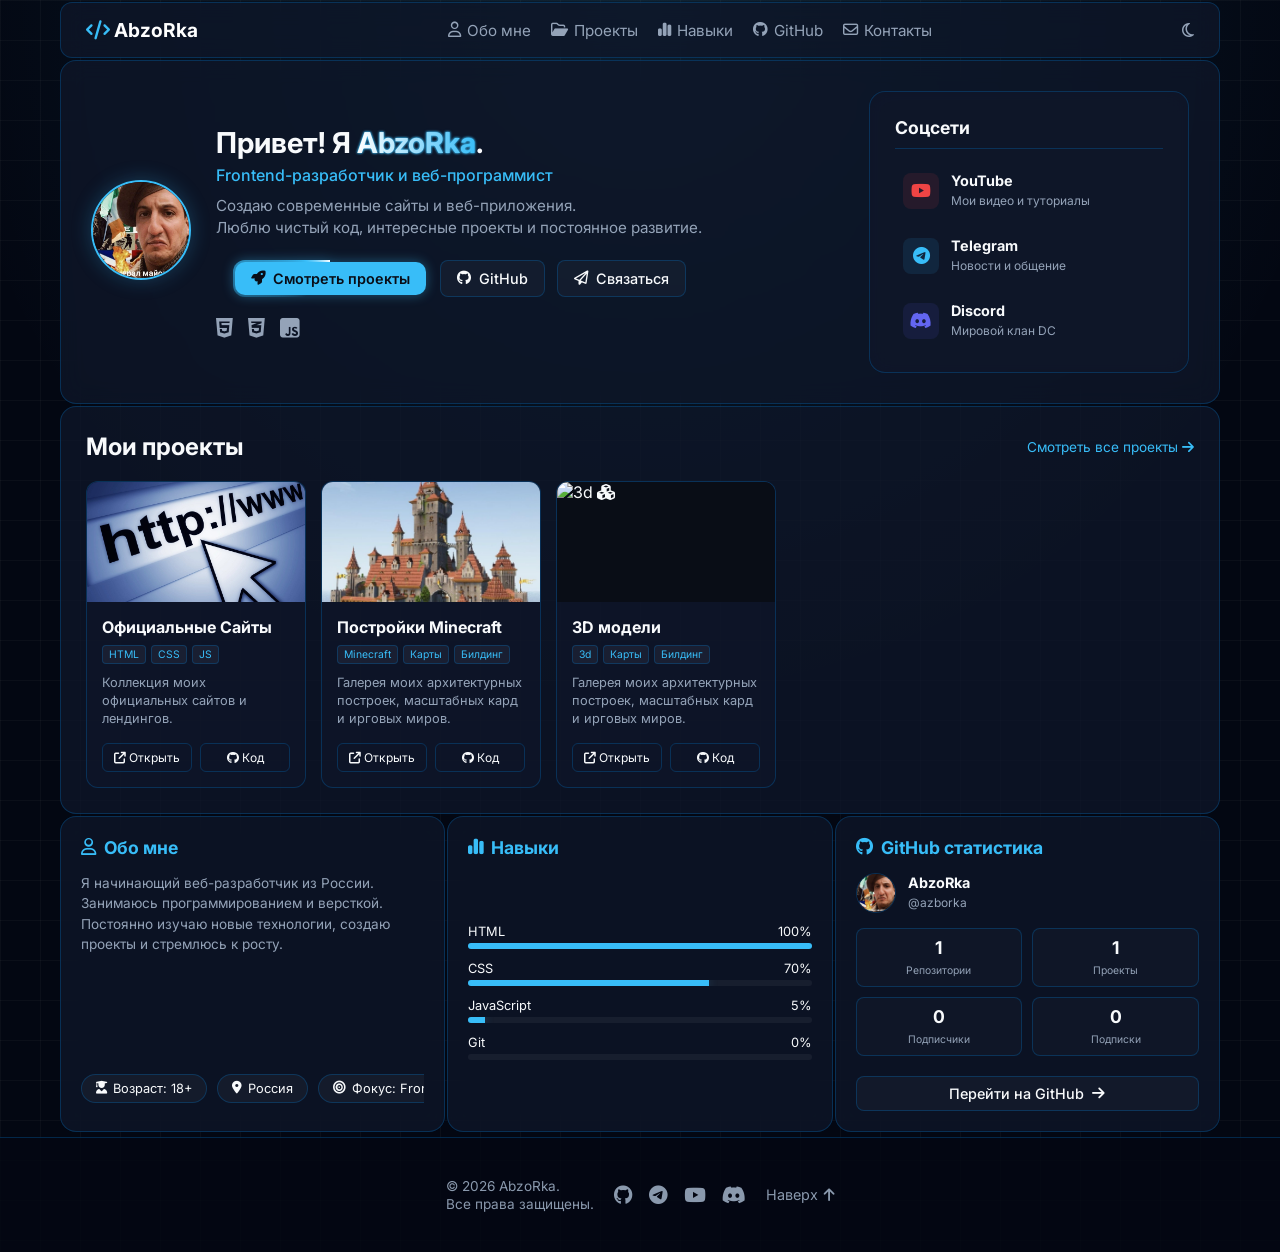
==== commit f0f68954: "Add files via upload" ====
--- a/index.html
+++ b/index.html
@@ -36,9 +36,36 @@
     <!-- Шапка / Hero -->
     <header class="hero-section">
       <div class="hero-main">
-        <div class="avatar-wrapper">
-          <img src="avatar.jpg" alt="AbzoRka Avatar" class="avatar">
-        </div>
+        
+        <!-- Сама аватарка теперь и есть кнопка-триггер -->
+        <div id="easter-egg-btn" class="avatar-wrapper" style="cursor: pointer;">
+          <img src="avatar.jpg" alt="Моя аватарка" class="avatar">
+        </div>
+
+        <!-- Модалка-предупреждение -->
+        <div id="warning-modal" class="modal hidden">
+          <div class="modal-content">
+            <h2>⚠️ ОСТОРОЖНО! ⚠️</h2>
+            <p>Сейчас будет **ОЧЕНЬ ГРОМКО**. Ты точно уверен?</p>
+            <div class="modal-actions">
+              <button id="confirm-btn">Да, врубай!</button>
+              <button id="cancel-btn">Не-не, я пасс</button>
+            </div>
+          </div>
+        </div>
+
+        <!-- Модалка с видео (Синий рак) -->
+        <div id="video-modal" class="modal hidden">
+          <div class="modal-content video-box">
+            <button id="close-video-btn" class="close-btn">&times;</button>
+            <video id="lobster-video" controls>
+              <source src="blue lobster.mp4" type="video/mp4">
+              Твой браузер не поддерживает видео.
+            </video>
+          </div>
+        </div>
+
+        <!-- Описание -->
         <div class="hero-info">
           <h1>Привет! Я <span class="shimmer-text">AbzoRka</span>.</h1>
           <p class="subtitle">Frontend-разработчик и веб-программист</p>
@@ -86,7 +113,7 @@
             </a>
           </li>
           <li>
-            <a href="https://discord.gg/rHU9wzR6" target="_blank">
+            <a href="https://discord.gg/2KVpqHst" target="_blank">
               <div class="icon-box ds"><i class="fa-brands fa-discord"></i></div>
               <div class="social-text">
                 <strong>Discord</strong>
@@ -227,18 +254,29 @@
   </div>
 
   <!-- Футер -->
-  <footer id="contacts">
-    <div class="footer-content">
-      <p>© 2026 AbzoRka. Все права защищены.</p>
-      <div class="footer-socials">
-        <a href="https://github.com/AbzoRka"><i class="fa-brands fa-github"></i></a>
-        <a href="https://t.me/Durka_AbzoRka_DC"><i class="fa-brands fa-telegram"></i></a>
-        <a href="https://www.youtube.com/@abzorka_gellori"><i class="fa-brands fa-youtube"></i></a>
-        <a href="https://discord.gg/rHU9wzR6"><i class="fa-brands fa-discord"></i></a>
-      </div>
-      <a href="#" class="back-to-top">Наверх <i class="fa-solid fa-arrow-up"></i></a>
-    </div>
-  </footer>
+<footer id="contacts">
+  <div class="footer-content">
+    
+    <!-- Слева: Копирайт в две строки -->
+    <div class="footer-copy">
+      <span>© 2026 AbzoRka.</span>
+      <span>Все права защищены.</span>
+    </div>
+
+    <!-- В центре: Твои соцсети -->
+    <div class="footer-socials">
+      <a href="https://github.com/AbzoRka" target="_blank"><i class="fa-brands fa-github"></i></a>
+      <a href="https://t.me/Durka_AbzoRka_DC" target="_blank"><i class="fa-brands fa-telegram"></i></a>
+      <a href="https://www.youtube.com/@abzorka_gellori" target="_blank"><i class="fa-brands fa-youtube"></i></a>
+      <a href="https://discord.gg/2KVpqHst" target="_blank"><i class="fa-brands fa-discord"></i></a>
+    </div>
+
+    <!-- Справа: Кнопка Наверх -->
+    <a href="#" class="back-to-top">Наверх <i class="fa-solid fa-arrow-up"></i></a>
+
+  </div>
+</footer>
+
 
   <!-- Модальное окно -->
   <div id="modal-overlay" class="modal-overlay">
--- a/style.css
+++ b/style.css
@@ -15,6 +15,14 @@
   padding: 0;
 }
 
+html, body {
+  width: 100%;
+  max-width: 100%;
+  overflow-x: hidden;
+  margin: 0;
+  padding: 0;
+}
+
 html {
   scroll-behavior: smooth;
   font-family: 'Inter', sans-serif;
@@ -34,6 +42,8 @@
 
 .main-container {
   max-width: 1200px;
+  width: 100%;
+  box-sizing: border-box;
   margin: 0 auto;
   padding: 0 20px;
 }
@@ -50,6 +60,7 @@
   border: 1px solid var(--card-border);
   backdrop-filter: blur(12px);
   border-radius: 12px;
+  flex-wrap: wrap;
 }
 
 .navbar .logo {
@@ -65,6 +76,8 @@
 .nav-links {
   display: flex;
   gap: 20px;
+  flex-wrap: wrap;
+  justify-content: center;
 }
 
 .nav-links a {
@@ -100,6 +113,7 @@
   border-radius: 16px;
   padding: 30px;
   display: flex;
+  flex-wrap: wrap;
   gap: 25px;
   align-items: center;
   backdrop-filter: blur(12px);
@@ -168,6 +182,7 @@
   gap: 12px;
   margin-bottom: 20px;
   flex-wrap: wrap;
+  justify-content: center;
 }
 
 /* Кнопки */
@@ -389,6 +404,10 @@
 .card-buttons {
   display: flex;
   gap: 8px;
+}
+
+.btn, .button, a.btn {
+  white-space: nowrap;
 }
 
 .btn-card {
@@ -578,6 +597,10 @@
   border-top: 1px solid var(--card-border);
   padding: 20px 0;
   background: rgba(3, 7, 18, 0.8);
+  display: flex;
+  justify-content: space-between;
+  align-items: center;
+  padding: 20px;
 }
 
 .footer-content {
@@ -729,6 +752,25 @@
   .nav-table td {
     margin-bottom: 10px;
   }
+  
+  .nav-links a {
+    font-size: 14px;
+    padding: 4px 8px;
+  }
+
+  footer {
+    flex-direction: column;
+    gap: 15px;
+    text-align: center;
+  }
+
+  .hero-buttons {
+    display: flex;
+    flex-direction: column;
+    align-items: center;
+    width: 100%;
+    gap: 12px;
+  }
 }
 
 /* Настройка отступов для трёх карточек */
@@ -816,3 +858,166 @@
 .modal-card button:hover {
   background: #00c8d7;
 }
+
+/* Курсор-ручка при наведении на аватарку */
+.avatar-wrapper {
+  display: inline-block;
+  cursor: pointer;
+}
+
+.avatar {
+  width: 100px; /* Свой размер */
+  height: 100px;
+  border-radius: 50%;
+  object-fit: cover;
+}
+
+/* Скрываем элементы по умолчанию */
+.hidden {
+  display: none !important;
+}
+
+/* Затемняющий фон модалок */
+.modal {
+  position: fixed;
+  top: 0;
+  left: 0;
+  width: 100%;
+  height: 100%;
+  background-color: rgba(0, 0, 0, 0.85);
+  display: flex;
+  justify-content: center;
+  align-items: center;
+  z-index: 9999;
+}
+
+/* Окошко с контентом */
+.modal-content {
+  background: #1e1e24;
+  color: #fff;
+  padding: 25px;
+  border-radius: 12px;
+  text-align: center;
+  max-width: 400px;
+  box-shadow: 0 10px 25px rgba(0,0,0,0.5);
+}
+
+.modal-actions {
+  margin-top: 20px;
+  display: flex;
+  gap: 10px;
+  justify-content: center;
+}
+
+.modal-actions button {
+  padding: 10px 18px;
+  border: none;
+  border-radius: 6px;
+  cursor: pointer;
+  font-weight: bold;
+}
+
+#confirm-btn { background: #ff4757; color: white; }
+#cancel-btn { background: #57606f; color: white; }
+
+/* Видео-контейнер */
+.video-box {
+  position: relative;
+  max-width: 700px;
+  width: 90%;
+  padding: 10px;
+  background: #000;
+}
+
+.video-box video {
+  width: 100%;
+  height: auto;
+  border-radius: 8px;
+}
+
+.close-btn {
+  position: absolute;
+  top: -15px;
+  right: -15px;
+  background: #ff4757;
+  color: white;
+  border: none;
+  width: 35px;
+  height: 35px;
+  border-radius: 50%;
+  font-size: 20px;
+  cursor: pointer;
+}
+
+.btn {
+  white-space: nowrap;
+}
+
+.btn-neon-wrapper {
+  display: inline-flex;
+  max-width: 100%;
+}
+
+/* Главная обёртка футера: распределяет 3 блока по ширине */
+#contacts .footer-content {
+  display: flex;
+  justify-content: space-between;
+  align-items: center;
+  padding: 20px 30px;
+  gap: 20px; /* Гарантирует, что блоки не будут прилипать друг к другу */
+}
+
+/* Левая часть: 2 строки текста */
+#contacts .footer-copy {
+  display: flex;
+  flex-direction: column;
+  text-align: left;
+  gap: 2px;
+  font-size: 0.85rem;
+  color: #8a99ad;
+}
+
+/* Центральная часть: иконки соцсетей */
+#contacts .footer-socials {
+  display: flex;
+  align-items: center;
+  gap: 16px; /* Расстояние между самими иконками */
+}
+
+#contacts .footer-socials a {
+  color: #8a99ad;
+  font-size: 1.2rem;
+  transition: color 0.2s ease;
+}
+
+#contacts .footer-socials a:hover {
+  color: #00d2ff;
+}
+
+/* Правая часть: кнопка Наверх */
+#contacts .back-to-top {
+  display: inline-flex;
+  align-items: center;
+  gap: 6px;
+  color: #8a99ad;
+  text-decoration: none;
+  white-space: nowrap;
+  font-size: 0.9rem;
+}
+
+#contacts .back-to-top:hover {
+  color: #fff;
+}
+
+/* Адаптив для мобилок: всё выстраивается по центру друг под другом */
+@media (max-width: 768px) {
+  #contacts .footer-content {
+    flex-direction: column;
+    gap: 16px;
+    text-align: center;
+  }
+
+  #contacts .footer-copy {
+    text-align: center;
+  }
+}
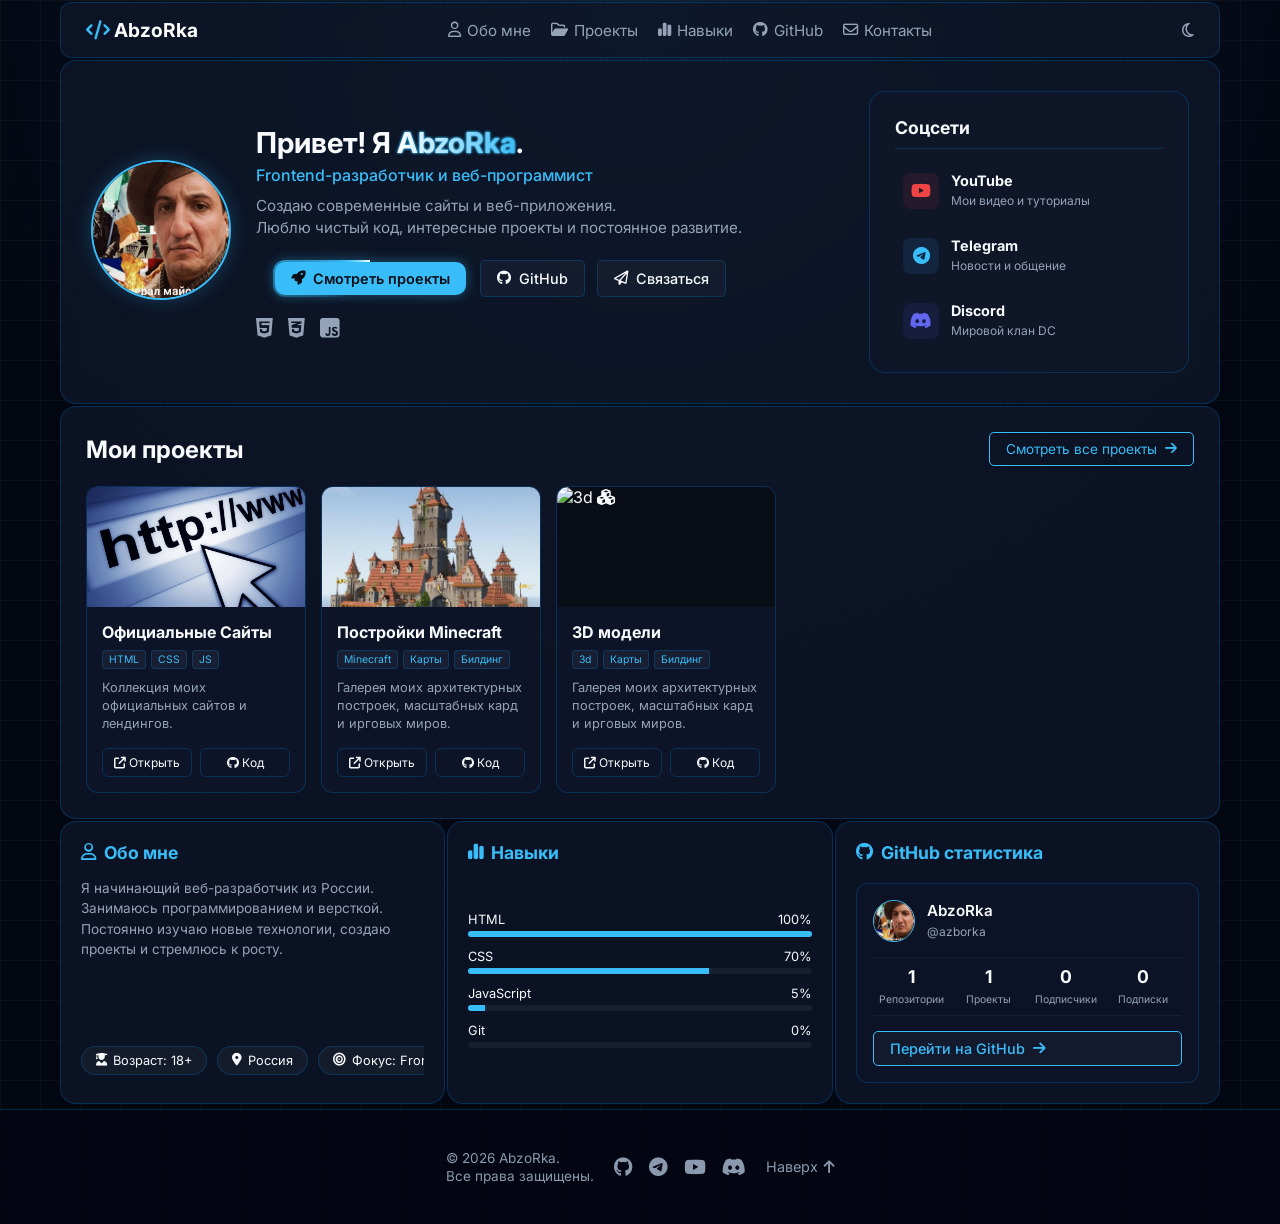
==== commit 5aea53a6: "Add files via upload" ====
--- a/index.html
+++ b/index.html
@@ -152,7 +152,6 @@
           </div>
         </div>
 
-      <div class="projects-grid">
         <!-- Карточка 2 -->
         <div class="project-card">
           <div class="card-image">
@@ -171,8 +170,7 @@
             </div>
           </div>
         </div>
-
-        <div class="projects-grid">
+        
         <!-- Карточка 3 -->
         <div class="project-card">
           <div class="card-image">
@@ -234,23 +232,48 @@
       <!-- GitHub Статистика -->
       <section class="info-card github-card">
         <h3><i class="fa-brands fa-github"></i> GitHub статистика</h3>
-        <div class="gh-profile">
-          <img src="avatar.jpg" alt="AbzoRka">
-          <div>
-            <h4>AbzoRka</h4>
-            <span>@azborka</span>
-          </div>
-        </div>
-        <div class="gh-stats">
-          <div class="stat"><span class="num">1</span><span class="label">Репозитории</span></div>
-          <div class="stat"><span class="num">1</span><span class="label">Проекты</span></div>
-          <div class="stat"><span class="num">0</span><span class="label">Подписчики</span></div>
-          <div class="stat"><span class="num">0</span><span class="label">Подписки</span></div>
-        </div>
-        <a href="https://github.com/AbzoRka" target="_blank" class="btn btn-outline full-width">Перейти на GitHub <i class="fa-solid fa-arrow-right"></i></a>
+        
+        <!-- Карточка в карточке -->
+        <div class="gh-inner-card">
+          
+          <!-- Профиль (Аватар + Имя) -->
+          <div class="gh-profile">
+            <img src="avatar.jpg" alt="AbzoRka">
+            <div class="gh-user-info">
+              <h4>AbzoRka</h4>
+              <span>@azborka</span>
+            </div>
+          </div>
+
+          <!-- 4 цифры в одну горизонтальную линию -->
+          <div class="gh-stats-row">
+            <div class="stat">
+              <span class="num">1</span>
+              <span class="label">Репозитории</span>
+            </div>
+            <div class="stat">
+              <span class="num">1</span>
+              <span class="label">Проекты</span>
+            </div>
+            <div class="stat">
+              <span class="num">0</span>
+              <span class="label">Подписчики</span>
+            </div>
+            <div class="stat">
+              <span class="num">0</span>
+              <span class="label">Подписки</span>
+            </div>
+          </div>
+
+          <!-- Кнопка -->
+          <a href="https://github.com/azborka" target="_blank" class="btn btn-outline full-width">
+            Перейти на GitHub <i class="fa-solid fa-arrow-right"></i>
+          </a>
+
+        </div>
       </section>
-    </div>
-
+
+    </div>
   </div>
 
   <!-- Футер -->
--- a/style.css
+++ b/style.css
@@ -188,7 +188,7 @@
 /* Кнопки */
 .btn {
   padding: 8px 16px;
-  border-radius: 8px;
+  border-radius: 5px;
   text-decoration: none;
   font-size: 0.9rem;
   font-weight: 500;
@@ -431,8 +431,8 @@
 .bottom-grid {
   display: grid;
   grid-template-columns: repeat(3, 1fr);
-  gap: 20px;
-  margin-bottom: 2px;
+  gap: 2px;
+  margin-bottom: 5px;
   align-items: stretch; /* Все три карточки синхронно тянутся по высоте */
 }
 
@@ -448,6 +448,7 @@
   height: 100%;
   box-sizing: border-box;
   min-width: 0;
+  margin-bottom: 5px;
 }
 
 .info-card h3 {
@@ -542,54 +543,72 @@
   box-shadow: 0 0 10px var(--accent-glow);
 }
 
-/* GitHub карточка */
+/* --- СТИЛИ ВЛОЖЕННОЙ КАРТОЧКИ GITHUB --- */
+
+/* Внутренняя карточка (карточка в карточке) */
+.gh-inner-card {
+  background: rgba(70, 80, 125, 0.03); /* Легкий темный фон */
+  border: 1px solid var(--card-border);  /* Отдельная рамка */
+  border-radius: 12px;                    /* Скругление углов */
+  padding: 16px;                          /* Отступы внутри карточки */
+  display: flex;
+  flex-direction: column;
+  gap: 15px;                              /* Расстояние между профилем, цифрами и кнопкой */
+}
+
+/* Шапка профиля */
 .gh-profile {
   display: flex;
   align-items: center;
   gap: 12px;
-  margin-bottom: 15px;
 }
 
 .gh-profile img {
-  width: 40px;
-  height: 40px;
+  width: 42px;
+  height: 42px;
   border-radius: 50%;
-  border: 1px solid var(--card-border);
-}
-
-.gh-profile h4 { font-size: 0.9rem; }
-.gh-profile span { font-size: 0.75rem; color: var(--text-muted); }
-
-.gh-stats {
-  display: grid;
-  grid-template-columns: 1fr 1fr;
-  gap: 10px;
-  margin-bottom: 15px;
+  border: 1px solid var(--accent-color);
+  object-fit: cover;
+}
+
+.gh-user-info h4 {
+  font-size: 0.95rem;
+  font-weight: 600;
+  margin: 0;
+  color: var(--text-main);
+}
+
+.gh-user-info span {
+  font-size: 0.75rem;
+  color: var(--text-muted);
+}
+
+/* Ряд из 4 цифр (все в одну линию на всю ширину) */
+.gh-stats-row {
+  display: flex;
+  justify-content: space-between;
+  align-items: center;
+  width: 100%;
+  padding: 8px 0;
+  border-top: 1px solid rgba(255, 255, 255, 0.05); /* Легкий разделитель сверху */
+  border-bottom: 1px solid rgba(255, 255, 255, 0.05); /* Легкий разделитель снизу */
 }
 
 .stat {
-  background: rgba(255, 255, 255, 0.02);
-  border: 1px solid var(--card-border);
-  padding: 8px;
-  border-radius: 8px;
   text-align: center;
+  flex: 1; /* Равномерно распределяет место для всех 4 колонок */
 }
 
 .stat .num {
   display: block;
   font-weight: 700;
   font-size: 1.1rem;
+  color: var(--text-main);
 }
 
 .stat .label {
-  font-size: 0.65rem;
+  font-size: 0.65rem; /* Размер шрифта, чтобы длинные слова красиво помещались */
   color: var(--text-muted);
-}
-
-.full-width {
-  width: 100%;
-  justify-content: center;
-  margin-top: auto; /* Зафиксирована у низа */
 }
 
 /* --- ФУТЕР --- */
@@ -632,16 +651,15 @@
 /* 1. Внешняя обертка: задаёт толщину змейки и лёгкий неон */
 .btn-neon-wrapper {
   position: relative;
-  display: inline-block;
-  padding: 2px; /* Толщина бегущей рамки (можно сделать 1px, если тоньше) */
-  border-radius: 12px; /* Внешнее скругление */
+  display: inline-flex;
+  max-width: 100%;
+  padding: 2px; /* Толщина бегущей рамки */
+  border-radius: 12px;
   overflow: hidden;
-  
-  /* Чуть-чуть неонового свечения (яркость снижена до 0.4) */
   filter: drop-shadow(0 0 6px rgba(56, 189, 248, 0.4));
 }
 
-/* 2. Сама змейка (синий + белый цвета) */
+/* 2. Сама змейка */
 .btn-neon-wrapper::before {
   content: '';
   position: absolute;
@@ -658,141 +676,29 @@
   animation: rotate-snake 3s linear infinite;
 }
 
-/* 3. Твоя кнопка внутри обертки */
+/* 3. Кнопка внутри обертки */
 .btn-neon-wrapper .btn-primary {
   position: relative;
   z-index: 1;
   display: inline-flex;
-  border-radius: 10px; /* Внутреннее скругление (чуть меньше внешнего) */
+  border-radius: 10px;
   margin: 0;
 }
 
-/* Анимация вращения */
 @keyframes rotate-snake {
-  0% {
-    transform: rotate(0deg);
-  }
-  100% {
-    transform: rotate(360deg);
-  }
-}
-
-/* АДАПТИВ ДЛЯ МОБИЛЬНЫХ УСТРОЙСТВ И ПЛАНШЕТОВ */
-@media (max-width: 768px) {
-  /* 1. Главная секция делится на колонку */
-  .hero-section {
-    display: flex;
-    flex-direction: column;
-    gap: 16px;
-  }
-
-  /* 2. Карточка с текстом: Аватар сверху -> Текст -> Кнопки снизу */
-  .hero-main {
-    flex-direction: column;
-    text-align: center;
-    padding: 20px 15px;
-    gap: 16px;
-  }
-
-  /* Центрируем и слегка уменьшаем аватарку для мобилок */
-  .avatar-wrapper {
-    margin: 0 auto;
-  }
-
-  .avatar {
-    width: 110px;
-    height: 110px;
-  }
-
-  /* Динамические размеры шрифта — никакой лепёшки */
-  .hero-info h1 {
-    font-size: clamp(1.4rem, 5vw, 1.8rem);
-  }
-
-  .subtitle {
-    font-size: clamp(0.9rem, 3.5vw, 1rem);
-  }
-
-  .description {
-    font-size: clamp(0.85rem, 3vw, 0.95rem);
-    margin-bottom: 15px;
-  }
-
-  /* Кнопки и иконки стека встают ровно по центру */
-  .hero-buttons {
-    justify-content: center;
-  }
-
-  .tech-stack {
-    justify-content: center;
-  }
-
-  /* 3. Блок Соцсетей: уходит под кнопки, аккуратно ужимается по ширине */
-  .socials-card {
-    width: 100%;
-    max-width: 360px; /* Чтобы карточка не растягивалась слишком сильно */
-    margin: 0 auto;
-    padding: 18px;
-  }
-
-  /* 4. Нижние карточки (Обо мне, Навыки, GitHub) перестраиваются в 1 столбец */
-  .bottom-grid {
-    grid-template-columns: 1fr;
-  }
-
-  /* 5. Навигационная таблица фильтров на странице сайтов */
-  .nav-table, 
-  .nav-table tr, 
-  .nav-table td {
-    display: block;
-    width: 100% !important;
-    box-sizing: border-box;
-  }
-  
-  .nav-table td {
-    margin-bottom: 10px;
-  }
-  
-  .nav-links a {
-    font-size: 14px;
-    padding: 4px 8px;
-  }
-
-  footer {
-    flex-direction: column;
-    gap: 15px;
-    text-align: center;
-  }
-
-  .hero-buttons {
-    display: flex;
-    flex-direction: column;
-    align-items: center;
-    width: 100%;
-    gap: 12px;
-  }
-}
-
-/* Настройка отступов для трёх карточек */
-.bottom-grid {
-  gap: 2px; /* Расстояние между карточками (можно поставить 5px, если хочешь ещё ближе) */
-  margin-bottom: 5px; /* Отступ снизу под всем блоком */
-}
-
-.info-card {
-  margin-bottom: 5px; /* Отступ снизу у каждой карточки */
-}
-
-/* Модальное окно */
-/* Задний фон с размытием */
+  0% { transform: rotate(0deg); }
+  100% { transform: rotate(360deg); }
+}
+
+/* МОДАЛЬНЫЕ ОКНА И ДУБЛИ */
 .modal-overlay {
   position: fixed;
   top: 0;
   left: 0;
   width: 100%;
   height: 100%;
-  background: rgba(0, 0, 0, 0.6); /* Полупрозрачный темный фон */
-  backdrop-filter: blur(8px);      /* Размытие заднего плана */
+  background: rgba(0, 0, 0, 0.6);
+  backdrop-filter: blur(8px);
   display: flex;
   align-items: center;
   justify-content: center;
@@ -802,13 +708,11 @@
   z-index: 9999;
 }
 
-/* Показываем окно при добавлении класса active */
 .modal-overlay.active {
   opacity: 1;
   pointer-events: auto;
 }
 
-/* Карточка модального окна */
 .modal-card {
   background: #0f172a;
   border: 1px solid #00f0ff; 
@@ -859,25 +763,15 @@
   background: #00c8d7;
 }
 
-/* Курсор-ручка при наведении на аватарку */
 .avatar-wrapper {
   display: inline-block;
   cursor: pointer;
 }
 
-.avatar {
-  width: 100px; /* Свой размер */
-  height: 100px;
-  border-radius: 50%;
-  object-fit: cover;
-}
-
-/* Скрываем элементы по умолчанию */
 .hidden {
   display: none !important;
 }
 
-/* Затемняющий фон модалок */
 .modal {
   position: fixed;
   top: 0;
@@ -891,7 +785,6 @@
   z-index: 9999;
 }
 
-/* Окошко с контентом */
 .modal-content {
   background: #1e1e24;
   color: #fff;
@@ -920,7 +813,6 @@
 #confirm-btn { background: #ff4757; color: white; }
 #cancel-btn { background: #57606f; color: white; }
 
-/* Видео-контейнер */
 .video-box {
   position: relative;
   max-width: 700px;
@@ -949,25 +841,15 @@
   cursor: pointer;
 }
 
-.btn {
-  white-space: nowrap;
-}
-
-.btn-neon-wrapper {
-  display: inline-flex;
-  max-width: 100%;
-}
-
-/* Главная обёртка футера: распределяет 3 блока по ширине */
+/* Стили футера контактов */
 #contacts .footer-content {
   display: flex;
   justify-content: space-between;
   align-items: center;
   padding: 20px 30px;
-  gap: 20px; /* Гарантирует, что блоки не будут прилипать друг к другу */
-}
-
-/* Левая часть: 2 строки текста */
+  gap: 20px;
+}
+
 #contacts .footer-copy {
   display: flex;
   flex-direction: column;
@@ -977,11 +859,10 @@
   color: #8a99ad;
 }
 
-/* Центральная часть: иконки соцсетей */
 #contacts .footer-socials {
   display: flex;
   align-items: center;
-  gap: 16px; /* Расстояние между самими иконками */
+  gap: 16px; 
 }
 
 #contacts .footer-socials a {
@@ -994,7 +875,6 @@
   color: #00d2ff;
 }
 
-/* Правая часть: кнопка Наверх */
 #contacts .back-to-top {
   display: inline-flex;
   align-items: center;
@@ -1009,8 +889,121 @@
   color: #fff;
 }
 
-/* Адаптив для мобилок: всё выстраивается по центру друг под другом */
+/* --- ПОДСВЕТКА ДЛЯ ВСЕХ СЕКЦИЙ --- */
+.highlight-target {
+  animation: softHighlight 2.5s ease-in-out;
+}
+
+@keyframes softHighlight {
+  0% {
+    border-color: var(--card-border);
+    box-shadow: 0 0 0 transparent;
+  }
+  35% {
+    border-color: var(--accent-color);
+    box-shadow: 0 0 25px var(--accent-glow), inset 0 0 20px rgba(56, 189, 248, 0.15);
+    transform: scale(1.01);
+  }
+  100% {
+    border-color: var(--card-border);
+    box-shadow: 0 0 0 transparent;
+    transform: scale(1);
+  }
+}
+
+/* --- АДАПТИВ ДЛЯ МОБИЛЬНЫХ УСТРОЙСТВ И ПЛАНШЕТОВ --- */
 @media (max-width: 768px) {
+  .hero-section {
+    display: flex;
+    flex-direction: column;
+    gap: 16px;
+  }
+
+  .hero-main {
+    flex-direction: column;
+    text-align: center;
+    padding: 20px 15px;
+    gap: 16px;
+  }
+
+  .avatar-wrapper {
+    margin: 0 auto;
+  }
+
+  .avatar {
+    width: 110px;
+    height: 110px;
+  }
+
+  .hero-info h1 {
+    font-size: clamp(1.4rem, 5vw, 1.8rem);
+  }
+
+  .subtitle {
+    font-size: clamp(0.9rem, 3.5vw, 1rem);
+  }
+
+  .description {
+    font-size: clamp(0.85rem, 3vw, 0.95rem);
+    margin-bottom: 15px;
+  }
+
+  .hero-buttons {
+    justify-content: center;
+    display: flex;
+    flex-direction: column;
+    align-items: center;
+    width: 100%;
+    gap: 12px;
+  }
+
+  .tech-stack {
+    justify-content: center;
+  }
+
+  .socials-card {
+    width: 100%;
+    max-width: 360px;
+    margin: 0 auto;
+    padding: 18px;
+  }
+
+  .bottom-grid {
+    grid-template-columns: 1fr;
+  }
+
+  .gh-main-content {
+    flex-direction: column;
+    text-align: center;
+  }
+
+  .gh-stats {
+    width: 100%;
+  }
+
+  .nav-table, 
+  .nav-table tr, 
+  .nav-table td {
+    display: block;
+    width: 100% !important;
+    box-sizing: border-box;
+  }
+  
+  .nav-table td {
+    margin-bottom: 10px;
+  }
+  
+  .nav-links a {
+    font-size: 14px;
+    padding: 4px 8px;
+  }
+
+  footer {
+    flex-direction: column;
+    gap: 15px;
+    text-align: center;
+  }
+
   #contacts .footer-content {
     flex-direction: column;
     gap: 16px;
@@ -1021,3 +1014,36 @@
     text-align: center;
   }
 }
+
+/* Голубая кнопка для GitHub */
+.github-card .btn-outline {
+  color: var(--accent-color);        
+  border-color: var(--accent-color);   
+}
+
+/* Эффект свечения при наведении */
+.github-card .btn-outline:hover {
+  background: rgba(56, 189, 248, 0.1); 
+  box-shadow: 0 0 12px var(--accent-glow);
+}
+
+/* Рамка и стилизация кнопки "Смотреть все проекты" */
+.view-all {
+  display: inline-flex;
+  align-items: center;
+  gap: 8px;
+  padding: 8px 16px;
+  border: 1px solid var(--accent-color); /* Голубая рамка */
+  border-radius: 5px;                    /* Скругление углов */
+  color: var(--accent-color);           /* Голубой текст */
+  text-decoration: none;
+  transition: all 0.3s ease;
+}
+
+/* Эффект при наведении */
+.view-all:hover {
+  background: rgba(56, 189, 248, 0.1); /* Легкий синий фон */
+  box-shadow: 0 0 12px var(--accent-glow); /* Неоновое свечение */
+  transform: translateY(-2px);           /* Легкий подъём вверх */
+}
+
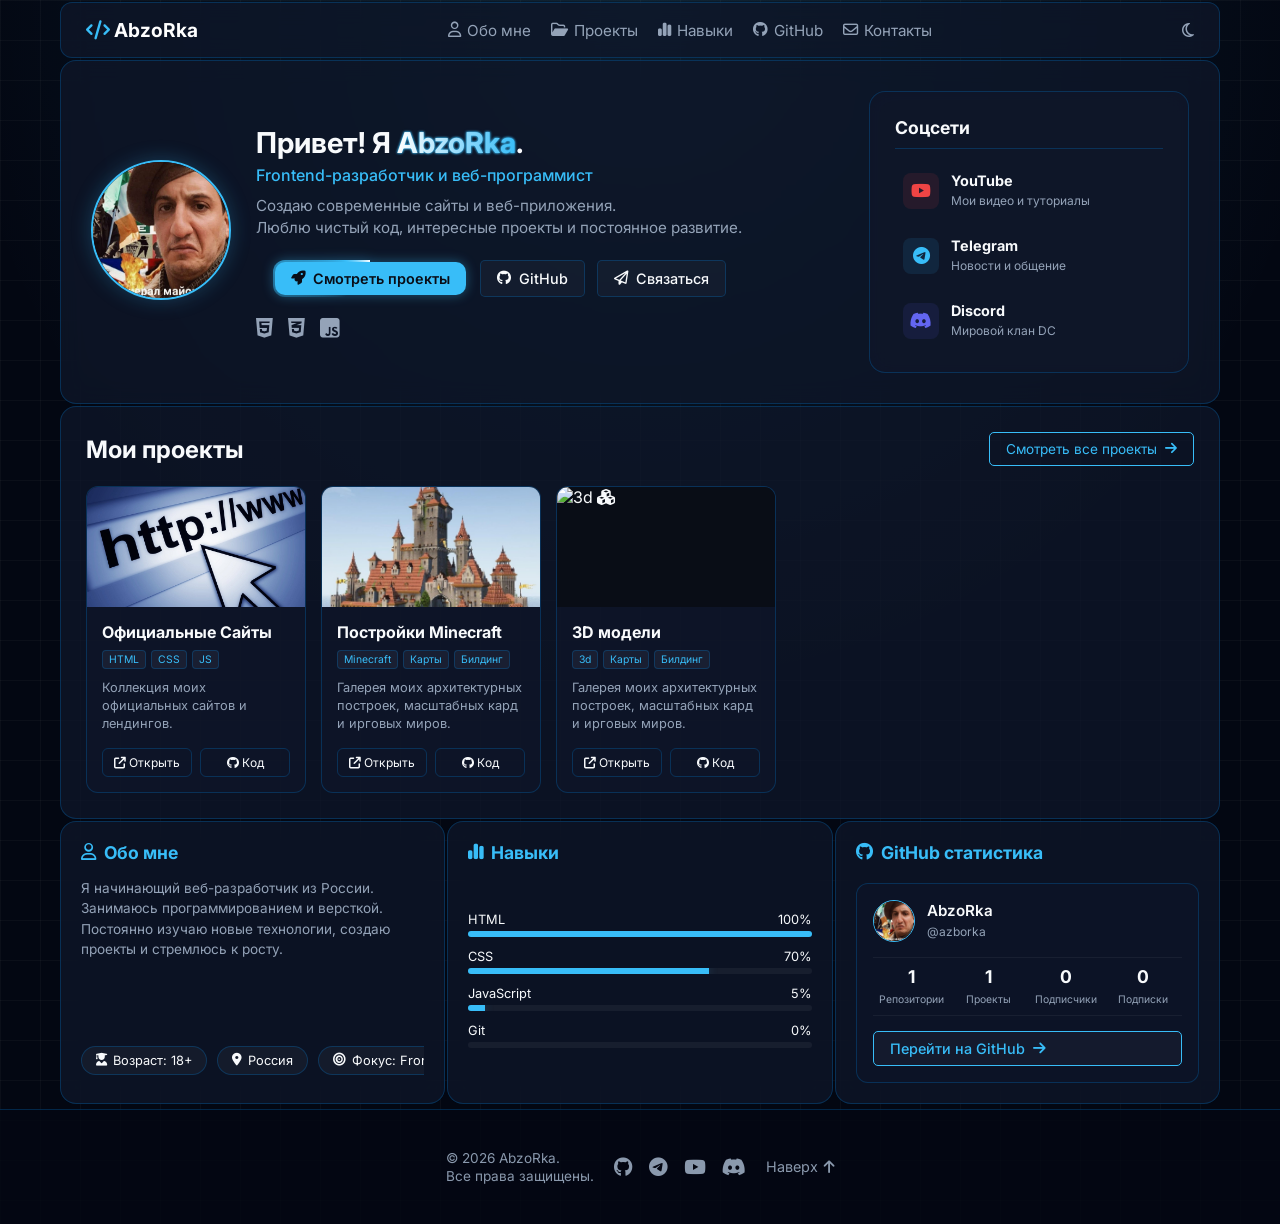
==== commit b520fe88: "Add files via upload" ====
--- a/index.html
+++ b/index.html
@@ -23,7 +23,7 @@
       <a href="#about"><i class="fa-regular fa-user"></i> Обо мне</a>
       <a href="#projects"><i class="fa-regular fa-folder-open"></i> Проекты</a>
       <a href="#skills"><i class="fa-solid fa-chart-simple"></i> Навыки</a>
-      <a href="https://github.com/AbzoRka" target="_blank"><i class="fa-brands fa-github"></i> GitHub</a>
+      <a href="#github" target="_blank"><i class="fa-brands fa-github"></i> GitHub</a>
       <a href="#contacts"><i class="fa-regular fa-envelope"></i> Контакты</a>
     </div>
     <div class="theme-toggle">
@@ -230,7 +230,7 @@
       </section>
 
       <!-- GitHub Статистика -->
-      <section class="info-card github-card">
+      <section id="github" class="info-card github-card">
         <h3><i class="fa-brands fa-github"></i> GitHub статистика</h3>
         
         <!-- Карточка в карточке -->
@@ -266,7 +266,7 @@
           </div>
 
           <!-- Кнопка -->
-          <a href="https://github.com/azborka" target="_blank" class="btn btn-outline full-width">
+          <a href="https://github.com/AbzoRka" target="_blank" class="btn btn-outline full-width">
             Перейти на GitHub <i class="fa-solid fa-arrow-right"></i>
           </a>
 
